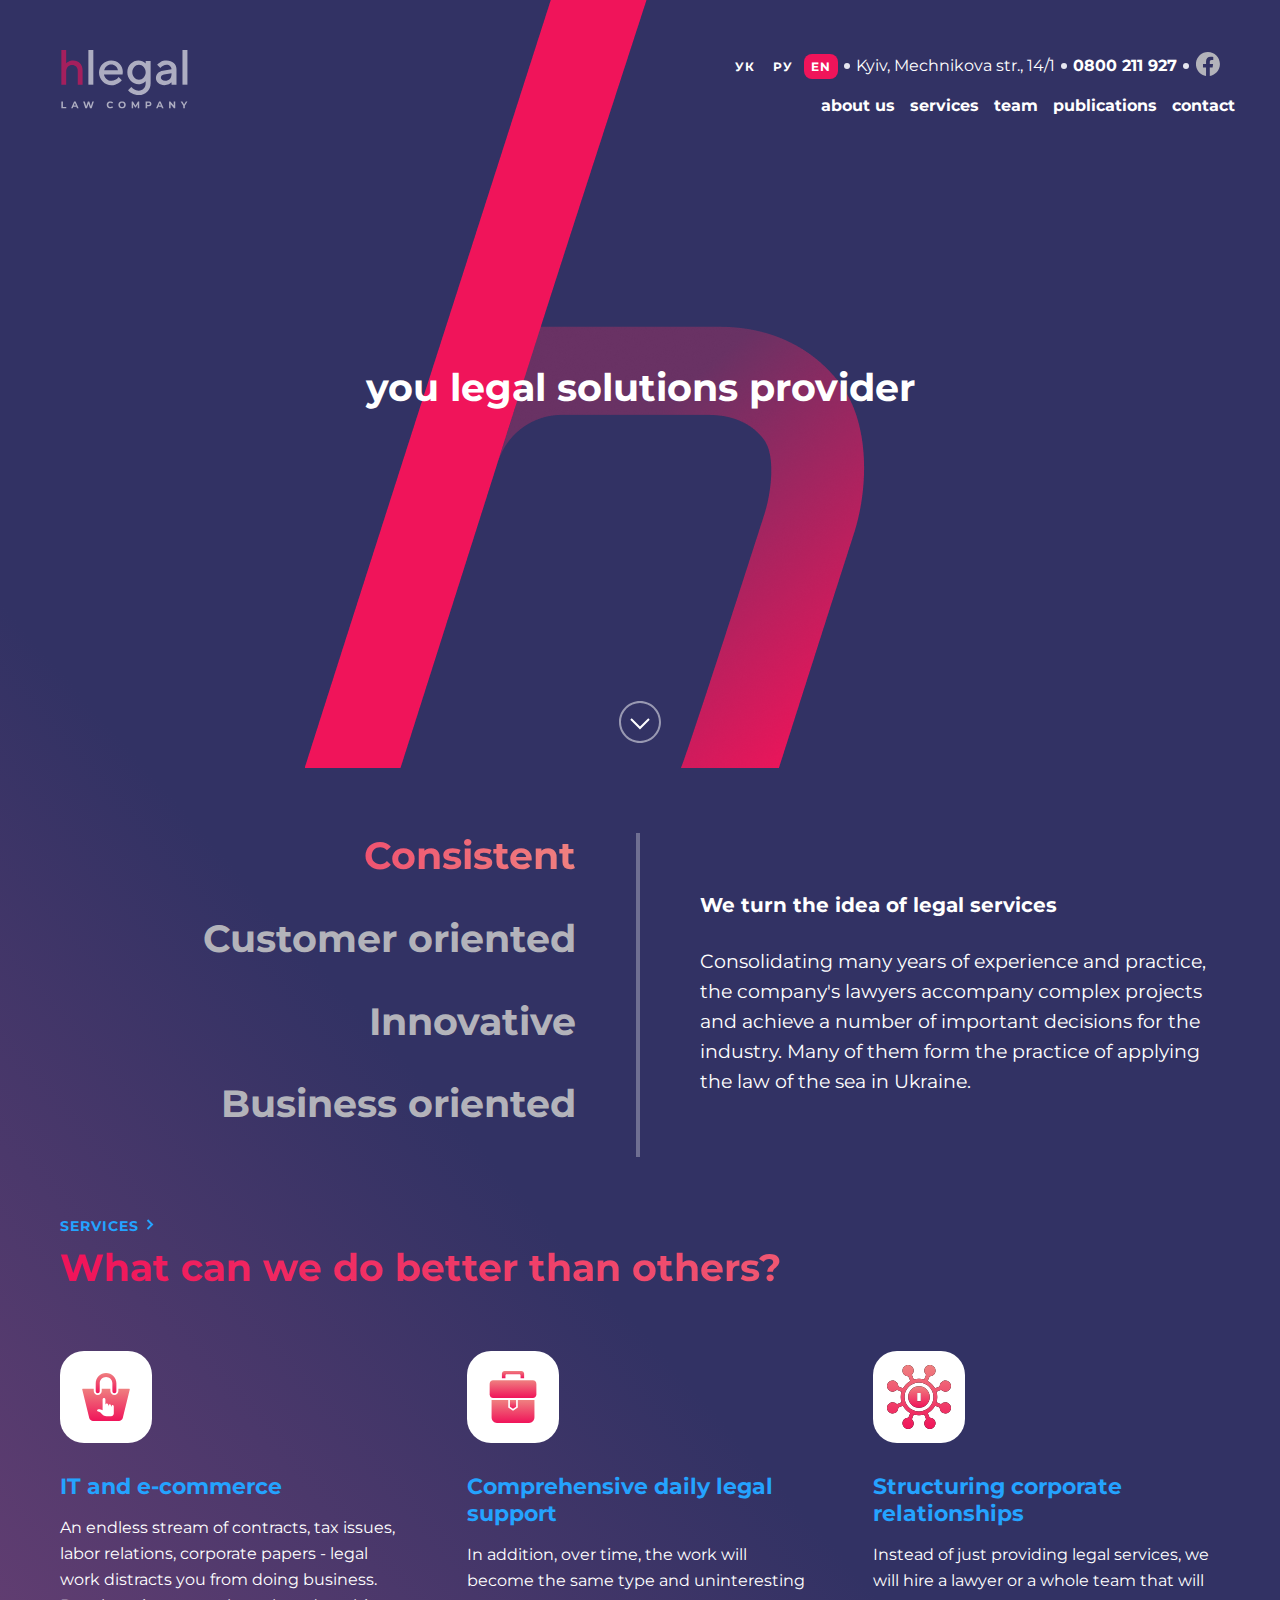
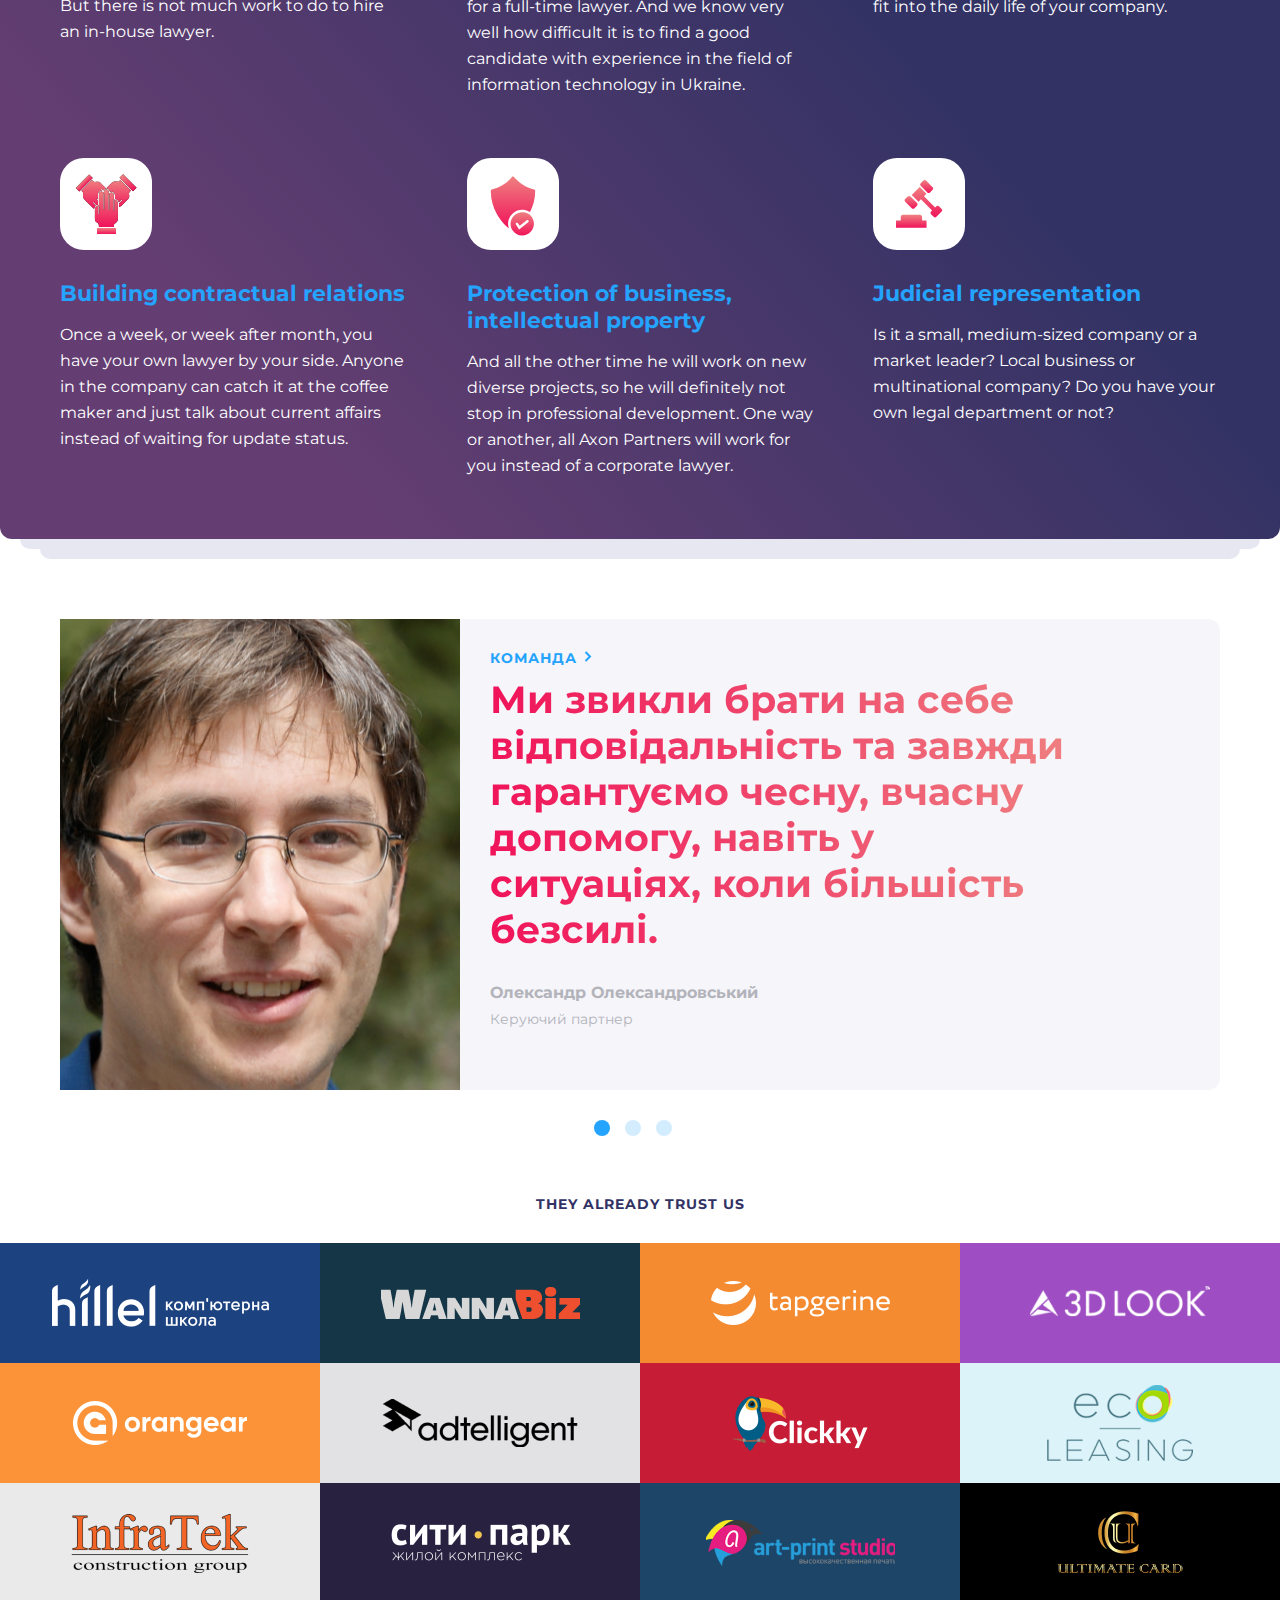
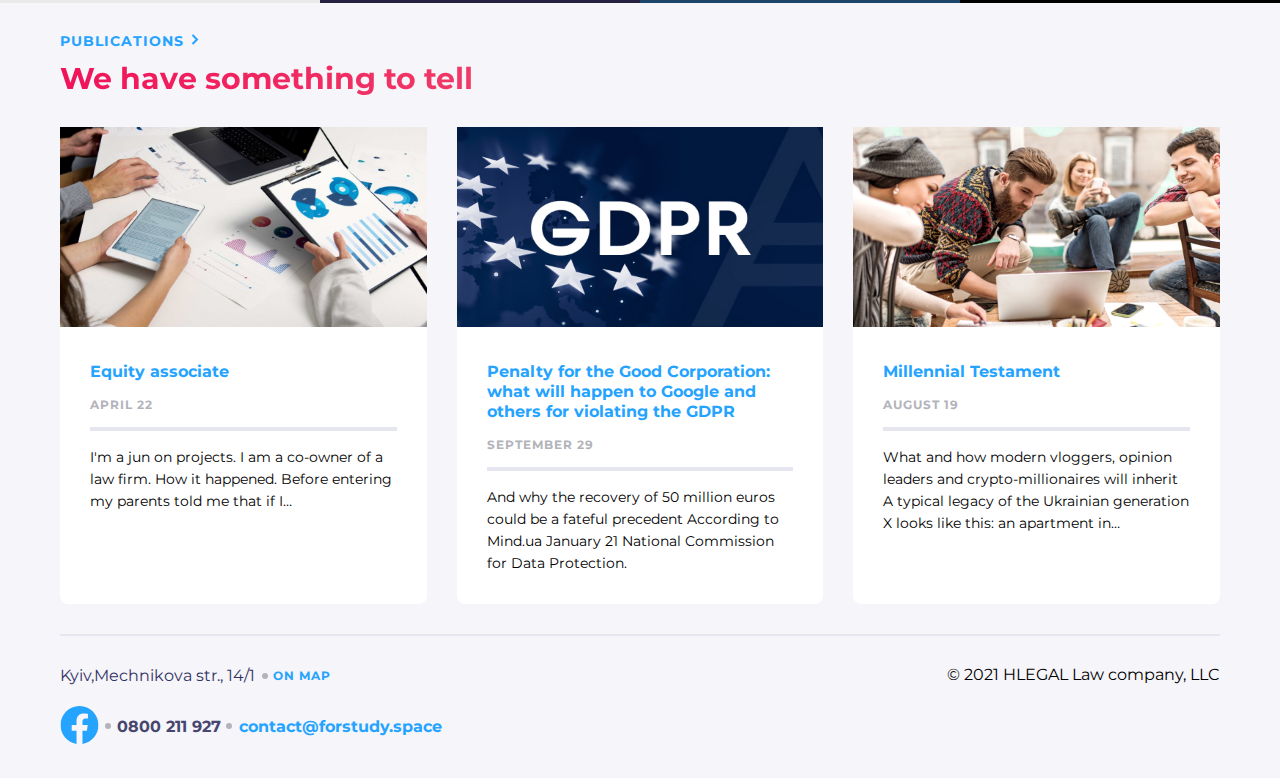
==== app/index.html @ d9743a7d "home page(no links)" ====
<!DOCTYPE html>
<html lang="en">

<head>
   <meta charset="UTF-8">
   <meta http-equiv="X-UA-Compatible" content="IE=edge">
   <meta name="viewport" content="width=device-width, initial-scale=1.0">
   <link rel="stylesheet" href="css/style.css">
   <title>Document</title>
</head>

<body class="body">
   <div class="grad">
      <header class="header">
         <div class="header__top">
            <div class="header__lang">
               <a class="header__lang-item" href="#">ук</a>
               <a class="header__lang-item" href="#">ру</a>
               <a class="header__lang-item en-red" href="#">en</a>
            </div>
            <div class="header__address"><a class="header__address-link"
                  href="https://www.google.com/maps/place/%D1%83%D0%BB.+%D0%9C%D0%B5%D1%87%D0%BD%D0%B8%D0%BA%D0%BE%D0%B2%D0%B0,+14%2F1,+%D0%9A%D0%B8%D0%B5%D0%B2,+02000/@50.4367983,30.5282203,17z/data=!3m1!4b1!4m5!3m4!1s0x40d4cf07295b8e39:0x17b2112e2dc0e7a!8m2!3d50.436795!4d30.532705"
                  target="_blank">Kyiv, Mechnikova str., 14/1</a></div>
            <a class="header__tel" href="tel:+30800211927">0800 211 927</a>
            <a class="header__fb" href="#">
               <svg width="25" height="24" viewBox="0 0 25 24" fill="none" xmlns="http://www.w3.org/2000/svg">
                  <g clip-path="url(#clip0_22721_6686)">
                     <path
                        d="M24.917 12.0733C24.917 5.40541 19.5444 0 12.917 0C6.28957 0 0.916992 5.40541 0.916992 12.0733C0.916992 18.0995 5.30522 23.0943 11.042 24V15.5633H7.99512V12.0733H11.042V9.41343C11.042 6.38755 12.8335 4.71615 15.5746 4.71615C16.8875 4.71615 18.2607 4.95195 18.2607 4.95195V7.92313H16.7476C15.2569 7.92313 14.792 8.85379 14.792 9.80857V12.0733H18.1201L17.5881 15.5633H14.792V24C20.5288 23.0943 24.917 18.0995 24.917 12.0733Z"
                        fill="#B3B3BA" />
                  </g>
                  <defs>
                     <clipPath id="clip0_22721_6686">
                        <rect width="24" height="24" fill="white" transform="translate(0.916992)" />
                     </clipPath>
                  </defs>
               </svg>
            </a>
         </div>
         <div class="logo">
            <a class="logo__link" href="#"><svg viewBox="0 0 70 33" fill="none" xmlns="http://www.w3.org/2000/svg">
                  <path
                     d="M2.64358 0H0V19.0926H2.64358V12.0094C2.64358 10.8111 2.94163 9.86583 3.53774 9.20012C4.13384 8.53441 4.95024 8.18824 5.96102 8.18824C6.82926 8.18824 7.55495 8.50778 8.13809 9.12024C8.72123 9.74601 9.01929 10.5315 9.01929 11.4769V19.1059H11.6758V11.4769C11.6758 9.71938 11.1964 8.3347 10.2374 7.29619C9.27846 6.25768 8.02146 5.73843 6.49233 5.73843C6.05173 5.73843 5.61114 5.79168 5.1835 5.91151C4.7429 6.03134 4.39301 6.16448 4.10792 6.31094C3.82283 6.45739 3.5507 6.61717 3.30448 6.80356C3.05826 6.98996 2.8898 7.12311 2.81205 7.20299C2.73429 7.28288 2.6695 7.33613 2.64358 7.37608V0Z"
                     fill="#F0145A" />
                  <path d="M17.5856 0H14.8604V19.0767H17.5856V0Z" fill="white" />
                  <path
                     d="M33.6598 13.4896L33.796 12.127C33.796 10.3011 33.1965 8.77493 31.9701 7.54857C30.7438 6.32221 29.2176 5.72266 27.3917 5.72266C25.5658 5.72266 23.9851 6.37672 22.677 7.68483C21.3689 8.99295 20.7148 10.5463 20.7148 12.3995C20.7148 14.3072 21.3962 15.9423 22.7315 17.305C24.0669 18.6676 25.6748 19.3489 27.528 19.3489C28.2365 19.3489 28.8906 19.2399 29.5446 19.0491C30.1987 18.8311 30.7438 18.6131 31.1253 18.3951C31.5341 18.1498 31.9429 17.8773 32.2971 17.5775C32.6514 17.2777 32.8967 17.0597 33.0057 16.9234C33.1147 16.7872 33.1965 16.7054 33.251 16.6236L31.4796 14.8522L31.0708 15.37C30.7983 15.6971 30.335 16.0241 29.6809 16.3784C28.9996 16.7327 28.291 16.8962 27.528 16.8962C26.4651 16.8962 25.5658 16.5691 24.8027 15.8878C24.0396 15.2065 23.5764 14.4162 23.4401 13.4896H33.6598ZM27.3917 8.03912C28.4 8.03912 29.2176 8.33889 29.8989 8.9112C30.553 9.51075 30.9618 10.2466 31.1253 11.1732H23.5491C23.7944 10.2466 24.2304 9.51075 24.9117 8.9112C25.5658 8.33889 26.4106 8.03912 27.3917 8.03912Z"
                     fill="white" />
                  <path
                     d="M46.3695 18.286C46.3695 19.4852 46.0153 20.4662 45.2794 21.2293C44.5709 21.9651 43.6715 22.3467 42.5542 22.3467C42.0637 22.3467 41.5731 22.2649 41.1098 22.1286C40.6465 21.9924 40.2922 21.8289 39.9925 21.6381C39.6927 21.4473 39.4202 21.2566 39.1476 21.0113C38.9024 20.766 38.7389 20.6025 38.6571 20.5207C38.5753 20.439 38.5208 20.3572 38.4663 20.3027L36.6949 22.0741L36.9129 22.3467C37.0492 22.5374 37.2945 22.7827 37.6215 23.0552C37.9485 23.3005 38.3301 23.573 38.7661 23.8455C39.2021 24.0908 39.7472 24.3088 40.4285 24.4996C41.1098 24.6904 41.8184 24.7994 42.5542 24.7994C44.4074 24.7994 45.9335 24.1726 47.2144 22.919C48.468 21.6381 49.0948 20.112 49.0948 18.2588V5.99518H46.3695V7.3578L45.9062 6.94902C45.6065 6.67649 45.1432 6.40397 44.4891 6.13144C43.8351 5.85892 43.1265 5.72266 42.4179 5.72266C40.7555 5.72266 39.3384 6.34946 38.112 7.63033C36.8857 8.9112 36.2861 10.4373 36.2861 12.2632C36.2861 14.0892 36.8857 15.6153 38.112 16.8962C39.3384 18.177 40.7555 18.8038 42.4179 18.8038C42.8812 18.8038 43.3173 18.7493 43.7806 18.6403C44.2166 18.5041 44.5709 18.3678 44.8707 18.2315C45.1704 18.0953 45.443 17.9318 45.6882 17.741C45.9335 17.5502 46.1243 17.414 46.1788 17.3595L46.3695 17.1687V18.286ZM39.0114 12.2632C39.0114 11.1186 39.3657 10.1648 40.1015 9.37449C40.8373 8.58417 41.7094 8.17538 42.6905 8.17538C43.6715 8.17538 44.5436 8.58417 45.2794 9.37449C45.988 10.1648 46.3695 11.1186 46.3695 12.2632C46.3695 13.4079 45.988 14.3617 45.2794 15.152C44.5436 15.9423 43.6715 16.3511 42.6905 16.3511C41.7094 16.3511 40.8373 15.9423 40.1015 15.152C39.3657 14.3617 39.0114 13.4079 39.0114 12.2632Z"
                     fill="white" />
                  <path
                     d="M63.3195 19.0764V10.6281C63.3195 9.23823 62.8017 8.06637 61.7934 7.13979C60.7851 6.18595 59.4769 5.72266 57.869 5.72266C57.2422 5.72266 56.6154 5.80441 56.0159 5.96793C55.4163 6.1587 54.9258 6.34946 54.5715 6.56748C54.2172 6.7855 53.8629 7.03078 53.5359 7.33055C53.2089 7.60308 53.0181 7.79384 52.9091 7.90285C52.8273 8.01186 52.7456 8.09362 52.6911 8.17538L54.4625 9.94679L54.8168 9.4835C55.0348 9.18372 55.4163 8.9112 55.9886 8.61142C56.5609 8.31164 57.1877 8.17538 57.869 8.17538C58.6594 8.17538 59.3134 8.42065 59.8312 8.88394C60.349 9.34724 60.5943 9.94679 60.5943 10.6281L55.8251 11.4457C54.6533 11.6364 53.6994 12.0997 53.0454 12.8356C52.364 13.5714 52.0098 14.4707 52.0098 15.5335C52.0098 16.5419 52.4458 17.414 53.3179 18.177C54.2172 18.9674 55.3073 19.3489 56.6427 19.3489C57.106 19.3489 57.542 19.2944 57.9781 19.1581C58.4413 19.0491 58.7956 18.9129 59.0954 18.7766C59.3952 18.6403 59.6677 18.4768 59.913 18.286C60.1582 18.0953 60.3218 17.959 60.4308 17.9045C60.5125 17.8228 60.567 17.741 60.5943 17.7137V19.0764H63.3195ZM57.0515 16.8962C56.3429 16.8962 55.7706 16.7327 55.3618 16.4056C54.9258 16.0786 54.735 15.6971 54.735 15.261C54.735 14.7977 54.8713 14.3889 55.1711 14.0892C55.4708 13.7894 55.8796 13.5714 56.3702 13.4896L60.5943 12.8083V13.0808C60.5943 14.3072 60.2945 15.2338 59.6677 15.9151C59.0409 16.5691 58.1688 16.8962 57.0515 16.8962Z"
                     fill="white" />
                  <path d="M69.3337 0H66.6084V19.0767H69.3337V0Z" fill="white" />
                  <path d="M0 28.3308H0.852878V31.3211H2.70078V32.016H0V28.3308Z" fill="white" />
                  <path
                     d="M8.26752 31.2263H6.5565L6.23009 32.016H5.35615L6.99873 28.3308H7.84108L9.48893 32.016H8.59393L8.26752 31.2263ZM7.99902 30.5788L7.41464 29.1678L6.83026 30.5788H7.99902Z"
                     fill="white" />
                  <path
                     d="M17.8731 28.3308L16.6675 32.016H15.7515L14.9407 29.5206L14.1036 32.016H13.1928L11.982 28.3308H12.8664L13.6982 30.921L14.5669 28.3308H15.3566L16.199 30.942L17.0571 28.3308H17.8731Z"
                     fill="white" />
                  <path
                     d="M26.9457 32.0792C26.5702 32.0792 26.2297 31.9985 25.9244 31.837C25.6225 31.6721 25.3838 31.4457 25.2084 31.1579C25.0364 30.8666 24.9504 30.5384 24.9504 30.1734C24.9504 29.8084 25.0364 29.482 25.2084 29.1942C25.3838 28.9028 25.6225 28.6765 25.9244 28.515C26.2297 28.3501 26.5719 28.2676 26.951 28.2676C27.2704 28.2676 27.5582 28.3237 27.8144 28.436C28.0741 28.5484 28.2917 28.7098 28.4672 28.9204L27.9197 29.4258C27.6705 29.138 27.3616 28.9941 26.9931 28.9941C26.7649 28.9941 26.5614 29.045 26.3824 29.1468C26.2034 29.2451 26.063 29.3837 25.9612 29.5627C25.8629 29.7417 25.8138 29.9453 25.8138 30.1734C25.8138 30.4015 25.8629 30.6051 25.9612 30.7841C26.063 30.9631 26.2034 31.1035 26.3824 31.2053C26.5614 31.3035 26.7649 31.3527 26.9931 31.3527C27.3616 31.3527 27.6705 31.207 27.9197 30.9157L28.4672 31.4211C28.2917 31.6352 28.0741 31.7984 27.8144 31.9107C27.5547 32.0231 27.2651 32.0792 26.9457 32.0792Z"
                     fill="white" />
                  <path
                     d="M33.3831 32.0792C33.0005 32.0792 32.6548 31.9967 32.3459 31.8318C32.0406 31.6668 31.8002 31.4404 31.6247 31.1526C31.4527 30.8613 31.3667 30.5349 31.3667 30.1734C31.3667 29.8119 31.4527 29.4872 31.6247 29.1994C31.8002 28.9081 32.0406 28.68 32.3459 28.515C32.6548 28.3501 33.0005 28.2676 33.3831 28.2676C33.7657 28.2676 34.1096 28.3501 34.415 28.515C34.7203 28.68 34.9607 28.9081 35.1362 29.1994C35.3117 29.4872 35.3995 29.8119 35.3995 30.1734C35.3995 30.5349 35.3117 30.8613 35.1362 31.1526C34.9607 31.4404 34.7203 31.6668 34.415 31.8318C34.1096 31.9967 33.7657 32.0792 33.3831 32.0792ZM33.3831 31.3527C33.6007 31.3527 33.7972 31.3035 33.9727 31.2053C34.1482 31.1035 34.2851 30.9631 34.3834 30.7841C34.4852 30.6051 34.5361 30.4015 34.5361 30.1734C34.5361 29.9453 34.4852 29.7417 34.3834 29.5627C34.2851 29.3837 34.1482 29.2451 33.9727 29.1468C33.7972 29.045 33.6007 28.9941 33.3831 28.9941C33.1655 28.9941 32.9689 29.045 32.7934 29.1468C32.618 29.2451 32.4793 29.3837 32.3775 29.5627C32.2793 29.7417 32.2301 29.9453 32.2301 30.1734C32.2301 30.4015 32.2793 30.6051 32.3775 30.7841C32.4793 30.9631 32.618 31.1035 32.7934 31.2053C32.9689 31.3035 33.1655 31.3527 33.3831 31.3527Z"
                     fill="white" />
                  <path
                     d="M42.0264 32.016L42.0211 29.8049L40.9366 31.6264H40.5523L39.473 29.8522V32.016H38.6728V28.3308H39.3782L40.7576 30.6209L42.1159 28.3308H42.8161L42.8266 32.016H42.0264Z"
                     fill="white" />
                  <path
                     d="M47.9285 28.3308C48.2549 28.3308 48.5374 28.3852 48.7761 28.494C49.0183 28.6028 49.2043 28.7572 49.3342 28.9573C49.464 29.1573 49.529 29.3942 49.529 29.668C49.529 29.9382 49.464 30.1751 49.3342 30.3787C49.2043 30.5788 49.0183 30.7332 48.7761 30.842C48.5374 30.9473 48.2549 30.9999 47.9285 30.9999H47.1862V32.016H46.3333V28.3308H47.9285ZM47.8811 30.305C48.1373 30.305 48.3321 30.2506 48.4655 30.1418C48.5989 30.0295 48.6656 29.8716 48.6656 29.668C48.6656 29.4609 48.5989 29.303 48.4655 29.1942C48.3321 29.0818 48.1373 29.0257 47.8811 29.0257H47.1862V30.305H47.8811Z"
                     fill="white" />
                  <path
                     d="M55.0121 31.2263H53.3011L52.9747 32.016H52.1008L53.7433 28.3308H54.5857L56.2335 32.016H55.3385L55.0121 31.2263ZM54.7436 30.5788L54.1592 29.1678L53.5749 30.5788H54.7436Z"
                     fill="white" />
                  <path
                     d="M62.6281 28.3308V32.016H61.9279L60.0906 29.7785V32.016H59.2482V28.3308H59.9537L61.7858 30.5682V28.3308H62.6281Z"
                     fill="white" />
                  <path
                     d="M67.9013 30.7104V32.016H67.0485V30.6999L65.6217 28.3308H66.5273L67.5117 29.9681L68.4963 28.3308H69.3333L67.9013 30.7104Z"
                     fill="white" />
               </svg></a>
            <p></p>
         </div>
         <div class="menu">
            <button class="menu__btn" type="button"></button>
            <ul class="menu__list">
               <li><a class="menu__item" href="#">about us</a></li>
               <li><a class="menu__item" href="#">services</a></li>
               <li><a class="menu__item" href="#">team</a></li>
               <li><a class="menu__item" href="#">publications</a></li>
               <li><a class="menu__item" href="#">contact</a></li>
            </ul>
         </div>
      </header>

      <section class="legal">
         <div class="container">
            <h1 class="legal__title">you legal solutions provider</h1>
            <button class="legal__btn" type="button"></button>
         </div>
      </section>

      <section class="idea">
         <div class="container">
            <div class="idea__wrap">
               <div class="idea__skroll">
                  <a class="idea__skroll-item gradientRedTextColor" href="#">Consistent</a>
                  <a class="idea__skroll-item" href="#">Customer oriented</a>
                  <a class="idea__skroll-item" href="#">Innovative</a>
                  <a class="idea__skroll-item" href="#">Business oriented</a>
               </div>
               <div class="idea__title-box">
                  <h2 class="idea__title">We turn the idea of legal services</h2>
                  <p class="idea__text">Consolidating many years of experience and practice, the company's lawyers
                     accompany
                     complex projects and achieve a number of important decisions for the industry. Many of them form
                     the
                     practice of applying the law of the sea in Ukraine.</p>
               </div>
            </div>
         </div>
      </section>

      <section class="advantage">
         <div class="container">
            <div class="advantage__title">
               <a href="#" class="title-link">Services</a>
               <h2 class="advantage__title-header gradientRedTextColor">What can we do better than others?</h2>
            </div>
            <div class="advantage__card-wrap">
               <div class="advantage__card">
                  <a class="advantage__card-link" href="#"><svg width="64" height="64" viewBox="0 0 64 64" fill="none"
                        xmlns="http://www.w3.org/2000/svg">
                        <path
                           d="M23.7339 28.125C24.8379 28.125 25.7339 27.229 25.7339 26.125V18.325C25.7339 14.838 28.5709 12 32.0579 12C35.5449 12 38.3829 14.838 38.3829 18.325V26.125C38.3829 27.229 39.2779 28.125 40.3829 28.125C41.4869 28.125 42.3829 27.229 42.3829 26.125V18.325C42.3839 12.632 37.7519 8 32.0579 8C26.3659 8 21.7339 12.632 21.7339 18.325V26.125C21.7339 27.229 22.6299 28.125 23.7339 28.125Z"
                           fill="url(#paint0_linear_22728_12613)" />
                        <path
                           d="M55 23.6309H44.384V26.1249C44.384 28.3309 42.59 30.1249 40.384 30.1249C38.178 30.1249 36.384 28.3309 36.384 26.1249V23.6309H27.735V26.1249C27.735 28.3309 25.941 30.1249 23.735 30.1249C21.529 30.1249 19.735 28.3309 19.735 26.1249V23.6309H8.99997C8.44797 23.6309 8.10697 24.0659 8.23797 24.6019L15.236 53.0989C15.658 54.7009 17.344 55.9999 19 55.9999H45C46.658 55.9999 48.342 54.7009 48.766 53.0989L55.762 24.6019C55.893 24.0649 55.553 23.6309 55 23.6309Z"
                           fill="url(#paint1_linear_22728_12613)" />
                        <path
                           d="M28.6001 34.4C28.6001 33.6265 29.2266 33 30.0001 33C30.7736 33 31.4001 33.6265 31.4001 34.4V41.35L31.4001 40C31.4001 39.2265 32.0266 38.6 32.8001 38.6C33.5736 38.6 34.2001 39.2265 34.2001 40V41.6764C34.2127 40.9141 34.8346 39.3 35.6 39.3C36.3731 39.3 36.9999 39.9268 37 40.7C37 40.7 37.0411 41.7411 37.1332 41.8033C37.3572 41.3285 37.8402 40 38.4 40C39.1732 40 39.8 40.6268 39.8 41.4V48.4C39.8 49.9463 38.5463 51.2 37 51.2H32.3198C30.8344 51.2 29.4099 50.6099 28.3599 49.5599L26.15 47.35L23 45.9402C23.0051 44.6033 24.0526 44.2 25.1 44.2C26.0023 44.2 26.8136 44.3407 28.6 45.25L28.6001 34.4Z"
                           fill="white" />
                        <defs>
                           <linearGradient id="paint0_linear_22728_12613" x1="32.0584" y1="8" x2="32.0584" y2="28.125"
                              gradientUnits="userSpaceOnUse">
                              <stop stop-color="#EF8080" />
                              <stop offset="1" stop-color="#F0145A" />
                           </linearGradient>
                           <linearGradient id="paint1_linear_22728_12613" x1="32" y1="23.6309" x2="32" y2="55.9999"
                              gradientUnits="userSpaceOnUse">
                              <stop stop-color="#EF8080" />
                              <stop offset="1" stop-color="#F0145A" />
                           </linearGradient>
                        </defs>
                     </svg></a>
                  <h3 class="advantage__card-header">IT and e-commerce</h3>
                  <p class="advantage__card-text">An endless stream of contracts, tax issues, labor relations, corporate
                     papers - legal work distracts
                     you from doing business. But there is not much work to do to hire an in-house lawyer.</p>
               </div>
               <div class="advantage__card">
                  <a class="advantage__card-link" href="#"><svg width="64" height="64" viewBox="0 0 64 64" fill="none"
                        xmlns="http://www.w3.org/2000/svg">
                        <path fill-rule="evenodd" clip-rule="evenodd"
                           d="M53.4512 35.0781V52.3733C53.4512 55.4666 51.0269 58.0017 48.0631 58.0017H15.9701C13.0063 58.0017 10.582 55.4666 10.582 52.3733V35.0781H27.2481V42.5889L32.0166 45.7224L36.7851 42.5889V35.0781H53.4512Z"
                           fill="url(#paint0_linear_22728_12620)" />
                        <path fill-rule="evenodd" clip-rule="evenodd"
                           d="M28.9185 35.0781V41.6866L32.0166 43.7222L35.1146 41.6866V35.0781H28.9185Z"
                           fill="url(#paint1_linear_22728_12620)" />
                        <path fill-rule="evenodd" clip-rule="evenodd"
                           d="M12.0732 15.1445H51.9597C53.8421 15.1445 55.3805 16.8526 55.3805 18.94V29.1931C55.3805 31.2805 53.8421 32.9886 51.9597 32.9886H36.3137H27.7192H12.0732C10.1908 32.9886 8.65234 31.2805 8.65234 29.1931V18.94C8.65234 16.8526 10.1908 15.1445 12.0732 15.1445Z"
                           fill="url(#paint2_linear_22728_12620)" />
                        <path fill-rule="evenodd" clip-rule="evenodd"
                           d="M23.7117 5.95508H40.3213C41.8644 5.95508 43.1272 7.21788 43.1272 8.76103V13.1384H39.5697V10.5516C39.5697 9.8542 38.9996 9.2817 38.3022 9.2817H25.7308C25.0334 9.2817 24.4633 9.8542 24.4633 10.5516V13.1384H20.9058V8.76103C20.9058 7.21788 22.1686 5.95508 23.7117 5.95508Z"
                           fill="url(#paint3_linear_22728_12620)" />
                        <defs>
                           <linearGradient id="paint0_linear_22728_12620" x1="32.0166" y1="35.0781" x2="32.0166"
                              y2="58.0017" gradientUnits="userSpaceOnUse">
                              <stop stop-color="#EF8080" />
                              <stop offset="1" stop-color="#F0145A" />
                           </linearGradient>
                           <linearGradient id="paint1_linear_22728_12620" x1="32.0166" y1="35.0781" x2="32.0166"
                              y2="43.7222" gradientUnits="userSpaceOnUse">
                              <stop stop-color="#EF8080" />
                              <stop offset="1" stop-color="#F0145A" />
                           </linearGradient>
                           <linearGradient id="paint2_linear_22728_12620" x1="32.0164" y1="15.1445" x2="32.0164"
                              y2="32.9886" gradientUnits="userSpaceOnUse">
                              <stop stop-color="#EF8080" />
                              <stop offset="1" stop-color="#F0145A" />
                           </linearGradient>
                           <linearGradient id="paint3_linear_22728_12620" x1="32.0165" y1="5.95508" x2="32.0165"
                              y2="13.1384" gradientUnits="userSpaceOnUse">
                              <stop stop-color="#EF8080" />
                              <stop offset="1" stop-color="#F0145A" />
                           </linearGradient>
                        </defs>
                     </svg></a>
                  <h3 class="advantage__card-header">Comprehensive daily
                     legal support</h3>
                  <p class="advantage__card-text">In addition, over time, the work will become the same type and
                     uninteresting for a full-time lawyer. And we know very well how difficult it is to find a good
                     candidate with experience in the field of information technology in Ukraine.</p>
               </div>
               <div class="advantage__card">
                  <a class="advantage__card-link" href="#"><svg width="64" height="64" viewBox="0 0 64 64" fill="none"
                        xmlns="http://www.w3.org/2000/svg">
                        <path
                           d="M60.5262 37.7273C59.8387 37.4426 59.115 37.2982 58.3751 37.2982C56.7434 37.2982 55.2361 37.9946 54.1895 39.1615L52.9695 38.6562L49.4894 37.2147C49.9833 35.5616 50.2498 33.8113 50.2498 31.9998C50.2498 30.1883 49.9831 28.4381 49.4894 26.7849L52.9695 25.3435L54.1895 24.8381C55.2361 26.0051 56.7434 26.7014 58.3751 26.7014C59.115 26.7014 59.8387 26.5571 60.5262 26.2722C63.3916 25.0852 64.7574 21.7883 63.5704 18.9227C62.6964 16.8128 60.6559 15.4493 58.3721 15.4493C57.6322 15.4493 56.9085 15.5937 56.221 15.8786C53.9627 16.814 52.6372 19.0598 52.7572 21.3722L51.5301 21.8805L48.0511 23.3215C46.361 20.208 43.7915 17.6383 40.678 15.9483L42.119 12.4694L42.6268 11.2436C42.7251 11.2487 42.8238 11.2517 42.9228 11.2517C45.2066 11.2517 47.247 9.88836 48.1211 7.77836C49.308 4.91287 47.9424 1.61587 45.0769 0.428874C44.3893 0.144375 43.6656 0 42.9258 0C40.6419 0 38.6015 1.36337 37.7274 3.47337C36.792 5.73161 37.4428 8.25698 39.1628 9.80723L38.6563 11.0301L37.2148 14.5102C35.5617 14.0165 33.8114 13.7498 31.9999 13.7498C30.1884 13.7498 28.4382 14.0165 26.785 14.5102L25.3435 11.0301L24.8371 9.80723C26.557 8.25698 27.2078 5.73161 26.2724 3.47324C25.3983 1.36337 23.3577 0 21.0739 0C20.3341 0 19.6103 0.144375 18.9228 0.429249C16.0574 1.61625 14.6917 4.91312 15.8787 7.77874C16.7527 9.88861 18.7932 11.2521 21.0769 11.2521C21.1759 11.2521 21.2746 11.2491 21.3729 11.244L21.8807 12.4697L23.3217 15.9487C20.2082 17.6388 17.6386 20.2083 15.9486 23.3218L12.4696 21.8808L11.2425 21.3726C11.3625 19.0602 10.037 16.8143 7.77871 15.8788C7.09121 15.5941 6.36746 15.4497 5.62759 15.4497C3.34372 15.4497 1.30335 16.8131 0.429222 18.9231C-0.757651 21.7886 0.607971 25.0856 3.47347 26.2726C4.16096 26.5573 4.88471 26.7017 5.62459 26.7017C7.25633 26.7017 8.76358 26.0053 9.8102 24.8383L11.0302 25.3437L14.5103 26.7852C14.0164 28.4383 13.7499 30.1886 13.7499 32.0001C13.7499 33.8116 14.0166 35.5618 14.5103 37.2149L11.0301 38.6562L9.81008 39.1615C8.76346 37.9946 7.25621 37.2982 5.62446 37.2982C4.88459 37.2982 4.16084 37.4426 3.47334 37.7274C0.607971 38.9144 -0.757776 42.2113 0.429222 45.0769C1.30322 47.1868 3.34372 48.5503 5.62746 48.5503C6.36734 48.5503 7.09108 48.4059 7.77858 48.121C10.0368 47.1857 11.3623 44.9398 11.2423 42.6274L12.4694 42.1192L15.9484 40.6782C17.6386 43.7917 20.2081 46.3613 23.3216 48.0513L21.8806 51.5303L21.3728 52.756C21.2744 52.7509 21.1758 52.7479 21.0768 52.7479C18.7929 52.7479 16.7526 54.1113 15.8784 56.2213C14.6916 59.0868 16.0572 62.3838 18.9227 63.5708C19.6102 63.8555 20.3339 63.9999 21.0738 63.9999C23.3577 63.9999 25.3981 62.6365 26.2722 60.5265C27.2075 58.2683 26.5568 55.7429 24.8368 54.1926L25.3433 52.9698L26.7848 49.4897C28.4379 49.9834 30.1882 50.25 31.9997 50.25C33.8112 50.25 35.5614 49.9834 37.2145 49.4897L38.656 52.9698L39.1625 54.1926C37.4425 55.7429 36.7918 58.2683 37.7272 60.5266C38.6012 62.6365 40.6416 64 42.9254 64C43.6653 64 44.389 63.8556 45.0765 63.5708C47.9419 62.3838 49.3076 59.0869 48.1206 56.2213C47.2466 54.1114 45.2061 52.7479 42.9224 52.7479C42.8234 52.7479 42.7248 52.7509 42.6264 52.756L42.1186 51.5303L40.6776 48.0513C43.7911 46.3612 46.3608 43.7917 48.0508 40.6782L51.5298 42.1192L52.7569 42.6274C52.6369 44.9398 53.9624 47.1857 56.2206 48.1212C56.9081 48.4059 57.6319 48.5503 58.3717 48.5503C60.6556 48.5503 62.696 47.1869 63.5701 45.0769C64.7574 42.2113 63.3919 38.9143 60.5262 37.7273ZM31.9999 46.4998C24.0047 46.4998 17.4999 39.995 17.4999 31.9998C17.4999 24.0046 24.0047 17.4998 31.9999 17.4998C39.9952 17.4998 46.4999 24.0046 46.4999 31.9998C46.4999 39.995 39.995 46.4998 31.9999 46.4998Z"
                           fill="black" />
                        <path
                           d="M60.5262 37.7273C59.8387 37.4426 59.115 37.2982 58.3751 37.2982C56.7434 37.2982 55.2361 37.9946 54.1895 39.1615L52.9695 38.6562L49.4894 37.2147C49.9833 35.5616 50.2498 33.8113 50.2498 31.9998C50.2498 30.1883 49.9831 28.4381 49.4894 26.7849L52.9695 25.3435L54.1895 24.8381C55.2361 26.0051 56.7434 26.7014 58.3751 26.7014C59.115 26.7014 59.8387 26.5571 60.5262 26.2722C63.3916 25.0852 64.7574 21.7883 63.5704 18.9227C62.6964 16.8128 60.6559 15.4493 58.3721 15.4493C57.6322 15.4493 56.9085 15.5937 56.221 15.8786C53.9627 16.814 52.6372 19.0598 52.7572 21.3722L51.5301 21.8805L48.0511 23.3215C46.361 20.208 43.7915 17.6383 40.678 15.9483L42.119 12.4694L42.6268 11.2436C42.7251 11.2487 42.8238 11.2517 42.9228 11.2517C45.2066 11.2517 47.247 9.88836 48.1211 7.77836C49.308 4.91287 47.9424 1.61587 45.0769 0.428874C44.3893 0.144375 43.6656 0 42.9258 0C40.6419 0 38.6015 1.36337 37.7274 3.47337C36.792 5.73161 37.4428 8.25698 39.1628 9.80723L38.6563 11.0301L37.2148 14.5102C35.5617 14.0165 33.8114 13.7498 31.9999 13.7498C30.1884 13.7498 28.4382 14.0165 26.785 14.5102L25.3435 11.0301L24.8371 9.80723C26.557 8.25698 27.2078 5.73161 26.2724 3.47324C25.3983 1.36337 23.3577 0 21.0739 0C20.3341 0 19.6103 0.144375 18.9228 0.429249C16.0574 1.61625 14.6917 4.91312 15.8787 7.77874C16.7527 9.88861 18.7932 11.2521 21.0769 11.2521C21.1759 11.2521 21.2746 11.2491 21.3729 11.244L21.8807 12.4697L23.3217 15.9487C20.2082 17.6388 17.6386 20.2083 15.9486 23.3218L12.4696 21.8808L11.2425 21.3726C11.3625 19.0602 10.037 16.8143 7.77871 15.8788C7.09121 15.5941 6.36746 15.4497 5.62759 15.4497C3.34372 15.4497 1.30335 16.8131 0.429222 18.9231C-0.757651 21.7886 0.607971 25.0856 3.47347 26.2726C4.16096 26.5573 4.88471 26.7017 5.62459 26.7017C7.25633 26.7017 8.76358 26.0053 9.8102 24.8383L11.0302 25.3437L14.5103 26.7852C14.0164 28.4383 13.7499 30.1886 13.7499 32.0001C13.7499 33.8116 14.0166 35.5618 14.5103 37.2149L11.0301 38.6562L9.81008 39.1615C8.76346 37.9946 7.25621 37.2982 5.62446 37.2982C4.88459 37.2982 4.16084 37.4426 3.47334 37.7274C0.607971 38.9144 -0.757776 42.2113 0.429222 45.0769C1.30322 47.1868 3.34372 48.5503 5.62746 48.5503C6.36734 48.5503 7.09108 48.4059 7.77858 48.121C10.0368 47.1857 11.3623 44.9398 11.2423 42.6274L12.4694 42.1192L15.9484 40.6782C17.6386 43.7917 20.2081 46.3613 23.3216 48.0513L21.8806 51.5303L21.3728 52.756C21.2744 52.7509 21.1758 52.7479 21.0768 52.7479C18.7929 52.7479 16.7526 54.1113 15.8784 56.2213C14.6916 59.0868 16.0572 62.3838 18.9227 63.5708C19.6102 63.8555 20.3339 63.9999 21.0738 63.9999C23.3577 63.9999 25.3981 62.6365 26.2722 60.5265C27.2075 58.2683 26.5568 55.7429 24.8368 54.1926L25.3433 52.9698L26.7848 49.4897C28.4379 49.9834 30.1882 50.25 31.9997 50.25C33.8112 50.25 35.5614 49.9834 37.2145 49.4897L38.656 52.9698L39.1625 54.1926C37.4425 55.7429 36.7918 58.2683 37.7272 60.5266C38.6012 62.6365 40.6416 64 42.9254 64C43.6653 64 44.389 63.8556 45.0765 63.5708C47.9419 62.3838 49.3076 59.0869 48.1206 56.2213C47.2466 54.1114 45.2061 52.7479 42.9224 52.7479C42.8234 52.7479 42.7248 52.7509 42.6264 52.756L42.1186 51.5303L40.6776 48.0513C43.7911 46.3612 46.3608 43.7917 48.0508 40.6782L51.5298 42.1192L52.7569 42.6274C52.6369 44.9398 53.9624 47.1857 56.2206 48.1212C56.9081 48.4059 57.6319 48.5503 58.3717 48.5503C60.6556 48.5503 62.696 47.1869 63.5701 45.0769C64.7574 42.2113 63.3919 38.9143 60.5262 37.7273ZM31.9999 46.4998C24.0047 46.4998 17.4999 39.995 17.4999 31.9998C17.4999 24.0046 24.0047 17.4998 31.9999 17.4998C39.9952 17.4998 46.4999 24.0046 46.4999 31.9998C46.4999 39.995 39.995 46.4998 31.9999 46.4998Z"
                           fill="url(#paint0_linear_22728_12627)" />
                        <path
                           d="M32 21.25C26.0725 21.25 21.25 26.0725 21.25 32C21.25 37.9275 26.0725 42.75 32 42.75C37.9275 42.75 42.75 37.9275 42.75 32C42.75 26.0725 37.9275 21.25 32 21.25ZM33.875 36.125H30.125V27.875H33.875V36.125Z"
                           fill="black" />
                        <path
                           d="M32 21.25C26.0725 21.25 21.25 26.0725 21.25 32C21.25 37.9275 26.0725 42.75 32 42.75C37.9275 42.75 42.75 37.9275 42.75 32C42.75 26.0725 37.9275 21.25 32 21.25ZM33.875 36.125H30.125V27.875H33.875V36.125Z"
                           fill="url(#paint1_linear_22728_12627)" />
                        <defs>
                           <linearGradient id="paint0_linear_22728_12627" x1="31.9998" y1="0" x2="31.9998" y2="64"
                              gradientUnits="userSpaceOnUse">
                              <stop stop-color="#EF8080" />
                              <stop offset="1" stop-color="#F0145A" />
                           </linearGradient>
                           <linearGradient id="paint1_linear_22728_12627" x1="32" y1="21.25" x2="32" y2="42.75"
                              gradientUnits="userSpaceOnUse">
                              <stop stop-color="#EF8080" />
                              <stop offset="1" stop-color="#F0145A" />
                           </linearGradient>
                        </defs>
                     </svg></a>
                  <h3 class="advantage__card-header">Structuring corporate relationships</h3>
                  <p class="advantage__card-text">Instead of just providing legal services, we will hire a lawyer or a
                     whole team that will fit into the daily life of your company.</p>
               </div>
               <div class="advantage__card">
                  <a class="advantage__card-link" href="#"><svg width="64" height="64" viewBox="0 0 64 64" fill="none"
                        xmlns="http://www.w3.org/2000/svg">
                        <path d="M42.0059 56H23.0059V62H42.0059V56Z" fill="black" />
                        <path d="M42.0059 56H23.0059V62H42.0059V56Z" fill="url(#paint0_linear_22728_12634)" />
                        <path d="M15.1728 2.45168L1.73779 15.8867L5.27333 19.4223L18.7084 5.98722L15.1728 2.45168Z"
                           fill="black" />
                        <path d="M15.1728 2.45168L1.73779 15.8867L5.27333 19.4223L18.7084 5.98722L15.1728 2.45168Z"
                           fill="url(#paint1_linear_22728_12634)" />
                        <path d="M49.1127 2.31995L45.5771 5.85547L59.0122 19.2905L62.5477 15.755L49.1127 2.31995Z"
                           fill="black" />
                        <path d="M49.1127 2.31995L45.5771 5.85547L59.0122 19.2905L62.5477 15.755L49.1127 2.31995Z"
                           fill="url(#paint2_linear_22728_12634)" />
                        <path
                           d="M44.5564 9.70843L41.8651 9.59436C41.089 9.48482 40.2981 9.55713 39.5548 9.80558C38.8115 10.054 38.1361 10.4718 37.5819 11.026L32.0775 16.5305L26.3239 10.7769C25.8244 10.2888 25.2011 9.94628 24.5214 9.78612C23.8416 9.62596 23.131 9.65426 22.4661 9.86798C21.8388 10.0587 21.1715 10.0755 20.5355 9.9164C19.8995 9.75732 19.3186 9.42842 18.8551 8.96483L18.0012 8.11095L7.39453 18.7175L9.12253 20.4455L9.00845 23.1368C8.89891 23.9128 8.97122 24.7037 9.21966 25.447C9.46811 26.1903 9.8859 26.8657 10.4401 27.4199L20.0525 37.0324C20.181 35.7705 20.7856 34.6051 21.7432 33.7734L18.7482 30.7785L19.4553 30.0714L22.5836 33.1996C23.027 32.9472 23.5068 32.7649 24.0059 32.6591V28.9651L22.2838 27.243L22.9908 26.5358L24.0059 27.5509V22.201C23.9948 21.3168 24.3086 20.4592 24.8879 19.791C25.4672 19.1228 26.2716 18.6904 27.1485 18.576C27.4792 18.544 27.8128 18.559 28.1393 18.6208L26.9098 17.3914L27.6169 16.6843L29.4131 18.4804C29.7312 17.864 30.2233 17.3547 30.8283 17.0154C31.4333 16.6762 32.1246 16.5221 32.8165 16.5721C33.6513 16.6697 34.4258 17.0562 35.0057 17.6647C35.5855 18.2733 35.9342 19.0655 35.9913 19.9041C36.5596 19.634 37.1894 19.5194 37.8165 19.5721C38.7075 19.6788 39.5273 20.1126 40.1166 20.7895C40.7059 21.4663 41.0229 22.3379 41.0059 23.2352V26.6591C41.916 26.8491 42.7551 27.289 43.4292 27.9293C44.1032 28.5696 44.5855 29.3851 44.822 30.2842L47.6105 27.4957L48.3176 28.2029L45.0023 31.5181C45.0024 31.5319 45.0059 31.5447 45.0059 31.5585V34.8785C45.9043 34.7845 46.7437 34.3864 47.3848 33.7501L54.225 26.9099C54.7131 26.4104 55.0556 25.7871 55.2158 25.1073C55.3759 24.4276 55.3476 23.7169 55.1339 23.0521C54.9431 22.4248 54.9264 21.7575 55.0855 21.1215C55.2445 20.4854 55.5735 19.9046 56.0371 19.441L56.8909 18.5871L46.2844 7.98047L44.5564 9.70843Z"
                           fill="black" />
                        <path
                           d="M44.5564 9.70843L41.8651 9.59436C41.089 9.48482 40.2981 9.55713 39.5548 9.80558C38.8115 10.054 38.1361 10.4718 37.5819 11.026L32.0775 16.5305L26.3239 10.7769C25.8244 10.2888 25.2011 9.94628 24.5214 9.78612C23.8416 9.62596 23.131 9.65426 22.4661 9.86798C21.8388 10.0587 21.1715 10.0755 20.5355 9.9164C19.8995 9.75732 19.3186 9.42842 18.8551 8.96483L18.0012 8.11095L7.39453 18.7175L9.12253 20.4455L9.00845 23.1368C8.89891 23.9128 8.97122 24.7037 9.21966 25.447C9.46811 26.1903 9.8859 26.8657 10.4401 27.4199L20.0525 37.0324C20.181 35.7705 20.7856 34.6051 21.7432 33.7734L18.7482 30.7785L19.4553 30.0714L22.5836 33.1996C23.027 32.9472 23.5068 32.7649 24.0059 32.6591V28.9651L22.2838 27.243L22.9908 26.5358L24.0059 27.5509V22.201C23.9948 21.3168 24.3086 20.4592 24.8879 19.791C25.4672 19.1228 26.2716 18.6904 27.1485 18.576C27.4792 18.544 27.8128 18.559 28.1393 18.6208L26.9098 17.3914L27.6169 16.6843L29.4131 18.4804C29.7312 17.864 30.2233 17.3547 30.8283 17.0154C31.4333 16.6762 32.1246 16.5221 32.8165 16.5721C33.6513 16.6697 34.4258 17.0562 35.0057 17.6647C35.5855 18.2733 35.9342 19.0655 35.9913 19.9041C36.5596 19.634 37.1894 19.5194 37.8165 19.5721C38.7075 19.6788 39.5273 20.1126 40.1166 20.7895C40.7059 21.4663 41.0229 22.3379 41.0059 23.2352V26.6591C41.916 26.8491 42.7551 27.289 43.4292 27.9293C44.1032 28.5696 44.5855 29.3851 44.822 30.2842L47.6105 27.4957L48.3176 28.2029L45.0023 31.5181C45.0024 31.5319 45.0059 31.5447 45.0059 31.5585V34.8785C45.9043 34.7845 46.7437 34.3864 47.3848 33.7501L54.225 26.9099C54.7131 26.4104 55.0556 25.7871 55.2158 25.1073C55.3759 24.4276 55.3476 23.7169 55.1339 23.0521C54.9431 22.4248 54.9264 21.7575 55.0855 21.1215C55.2445 20.4854 55.5735 19.9046 56.0371 19.441L56.8909 18.5871L46.2844 7.98047L44.5564 9.70843Z"
                           fill="url(#paint3_linear_22728_12634)" />
                        <path
                           d="M29.8802 21.6901C29.8042 21.0405 29.4757 20.4468 28.9657 20.0373C28.4557 19.6278 27.8051 19.4353 27.1544 19.5015C26.5232 19.5886 25.946 19.9046 25.5326 20.3894C25.1192 20.8742 24.8984 21.4941 24.9121 22.1311V33.4885C23.8512 33.4885 22.8338 33.9099 22.0837 34.66C21.3335 35.4102 20.9121 36.4276 20.9121 37.4885V47.1619C20.9202 47.8603 21.1187 48.5432 21.4861 49.1371C21.8536 49.7311 22.376 50.2135 22.9973 50.5325C23.5757 50.8412 24.0594 51.3012 24.3967 51.8634C24.734 52.4256 24.9121 53.0689 24.9121 53.7245V54.9321H39.9121V52.4885L41.8958 50.6661C42.522 50.1948 43.0301 49.5844 43.38 48.8831C43.73 48.1818 43.9121 47.4088 43.9121 46.6251V31.4885C43.9121 30.4276 43.4907 29.4102 42.7405 28.66C41.9904 27.9099 40.973 27.4885 39.9121 27.4885V23.1659C39.9291 22.5187 39.706 21.888 39.2857 21.3955C38.8655 20.903 38.2778 20.5834 37.636 20.4983C37.006 20.4426 36.3785 20.6285 35.8804 21.0183C35.3824 21.408 35.0511 21.9725 34.9537 22.5974H35.4121V38.0407H34.4121V22.5974H34.9121V20.1659C34.9291 19.5187 34.706 18.888 34.2857 18.3955C33.8655 17.903 33.2778 17.5834 32.636 17.4983C32.2902 17.4673 31.9417 17.5086 31.6128 17.6196C31.2838 17.7306 30.9816 17.909 30.7254 18.1432C30.4691 18.3775 30.2645 18.6625 30.1245 18.9802C29.9845 19.2979 29.9121 19.6413 29.9121 19.9885V21.6901H30.4121V37.1335H29.4121V21.6901H29.8802ZM25.3113 42.0407H24.3113V34.0407H25.3113V42.0407ZM39.4121 27.799H40.4121V38.2423H39.4121V27.799Z"
                           fill="black" />
                        <path
                           d="M29.8802 21.6901C29.8042 21.0405 29.4757 20.4468 28.9657 20.0373C28.4557 19.6278 27.8051 19.4353 27.1544 19.5015C26.5232 19.5886 25.946 19.9046 25.5326 20.3894C25.1192 20.8742 24.8984 21.4941 24.9121 22.1311V33.4885C23.8512 33.4885 22.8338 33.9099 22.0837 34.66C21.3335 35.4102 20.9121 36.4276 20.9121 37.4885V47.1619C20.9202 47.8603 21.1187 48.5432 21.4861 49.1371C21.8536 49.7311 22.376 50.2135 22.9973 50.5325C23.5757 50.8412 24.0594 51.3012 24.3967 51.8634C24.734 52.4256 24.9121 53.0689 24.9121 53.7245V54.9321H39.9121V52.4885L41.8958 50.6661C42.522 50.1948 43.0301 49.5844 43.38 48.8831C43.73 48.1818 43.9121 47.4088 43.9121 46.6251V31.4885C43.9121 30.4276 43.4907 29.4102 42.7405 28.66C41.9904 27.9099 40.973 27.4885 39.9121 27.4885V23.1659C39.9291 22.5187 39.706 21.888 39.2857 21.3955C38.8655 20.903 38.2778 20.5834 37.636 20.4983C37.006 20.4426 36.3785 20.6285 35.8804 21.0183C35.3824 21.408 35.0511 21.9725 34.9537 22.5974H35.4121V38.0407H34.4121V22.5974H34.9121V20.1659C34.9291 19.5187 34.706 18.888 34.2857 18.3955C33.8655 17.903 33.2778 17.5834 32.636 17.4983C32.2902 17.4673 31.9417 17.5086 31.6128 17.6196C31.2838 17.7306 30.9816 17.909 30.7254 18.1432C30.4691 18.3775 30.2645 18.6625 30.1245 18.9802C29.9845 19.2979 29.9121 19.6413 29.9121 19.9885V21.6901H30.4121V37.1335H29.4121V21.6901H29.8802ZM25.3113 42.0407H24.3113V34.0407H25.3113V42.0407ZM39.4121 27.799H40.4121V38.2423H39.4121V27.799Z"
                           fill="url(#paint4_linear_22728_12634)" />
                        <defs>
                           <linearGradient id="paint0_linear_22728_12634" x1="32.5059" y1="56" x2="32.5059" y2="62"
                              gradientUnits="userSpaceOnUse">
                              <stop stop-color="#EF8080" />
                              <stop offset="1" stop-color="#F0145A" />
                           </linearGradient>
                           <linearGradient id="paint1_linear_22728_12634" x1="8.45531" y1="9.1692" x2="11.9909"
                              y2="12.7047" gradientUnits="userSpaceOnUse">
                              <stop stop-color="#EF8080" />
                              <stop offset="1" stop-color="#F0145A" />
                           </linearGradient>
                           <linearGradient id="paint2_linear_22728_12634" x1="47.3449" y1="4.08771" x2="60.78"
                              y2="17.5228" gradientUnits="userSpaceOnUse">
                              <stop stop-color="#EF8080" />
                              <stop offset="1" stop-color="#F0145A" />
                           </linearGradient>
                           <linearGradient id="paint3_linear_22728_12634" x1="32.1427" y1="7.98047" x2="32.1427"
                              y2="37.0324" gradientUnits="userSpaceOnUse">
                              <stop stop-color="#EF8080" />
                              <stop offset="1" stop-color="#F0145A" />
                           </linearGradient>
                           <linearGradient id="paint4_linear_22728_12634" x1="32.4121" y1="17.4883" x2="32.4121"
                              y2="54.9321" gradientUnits="userSpaceOnUse">
                              <stop stop-color="#EF8080" />
                              <stop offset="1" stop-color="#F0145A" />
                           </linearGradient>
                        </defs>
                     </svg></a>
                  <h3 class="advantage__card-header">Building contractual relations</h3>
                  <p class="advantage__card-text">Once a week, or week after month, you have your own lawyer by your
                     side.
                     Anyone in the company can catch it at the coffee maker and just talk about current affairs instead
                     of
                     waiting for update status.</p>
               </div>
               <div class="advantage__card">
                  <a class="advantage__card-link" href="#"><svg width="64" height="64" viewBox="0 0 64 64" fill="none"
                        xmlns="http://www.w3.org/2000/svg">
                        <path
                           d="M41.2317 37.6961C43.5839 37.6961 45.9096 38.2844 47.9577 39.3974C48.3296 39.5979 48.6709 39.8368 49.0194 40.0667C52.3807 33.4869 54.1545 26.5278 54.1545 19.7388C54.1545 19.3573 54.1545 18.9634 54.1423 18.5696C54.1177 18.0158 53.7238 17.5358 53.1699 17.4127C45.7361 15.7881 39.0038 11.7634 33.7115 5.78193L32.9238 4.88342C32.6899 4.61268 32.3577 4.465 32.0007 4.465C31.6192 4.41579 31.3238 4.60036 31.0899 4.85885L29.8838 6.1881C24.8623 11.7142 18.5361 15.5296 11.5946 17.2281L10.7946 17.425C10.253 17.5481 9.8715 18.0281 9.85918 18.5819C9.41612 35.8865 19.6315 48.3296 24.0377 52.8834C25.2306 54.1082 26.5606 55.3256 27.8253 56.3319C27.3509 54.9011 27.0779 53.3957 27.0779 51.8499C27.0779 44.0452 33.427 37.6961 41.2317 37.6961Z"
                           fill="url(#paint0_linear_22728_12641)" />
                        <path
                           d="M46.7822 41.5593C45.0837 40.6363 43.1637 40.1562 41.2314 40.1562C34.7822 40.1562 29.5391 45.3993 29.5391 51.8486C29.5391 54.027 30.1299 56.1562 31.2622 57.9778C33.416 61.4609 37.133 63.5409 41.2314 63.5409C47.6683 63.5409 52.9237 58.2978 52.9237 51.8486C52.9237 47.5409 50.5729 43.6024 46.7822 41.5593ZM47.2196 50.2918L38.0747 57.4084L34.9527 52.5249C34.5862 51.9522 34.7538 51.1914 35.3265 50.8254C35.8999 50.4588 36.6613 50.6277 37.0261 51.1992L38.6937 53.8074L45.7076 48.3495C46.243 47.9318 47.0171 48.0273 47.4347 48.5646C47.8524 49.1013 47.7556 49.8747 47.2196 50.2918Z"
                           fill="url(#paint1_linear_22728_12641)" />
                        <defs>
                           <linearGradient id="paint0_linear_22728_12641" x1="31.9999" y1="4.45703" x2="31.9999"
                              y2="56.3319" gradientUnits="userSpaceOnUse">
                              <stop stop-color="#EF8080" />
                              <stop offset="1" stop-color="#F0145A" />
                           </linearGradient>
                           <linearGradient id="paint1_linear_22728_12641" x1="41.2314" y1="40.1562" x2="41.2314"
                              y2="63.5409" gradientUnits="userSpaceOnUse">
                              <stop stop-color="#EF8080" />
                              <stop offset="1" stop-color="#F0145A" />
                           </linearGradient>
                        </defs>
                     </svg></a>
                  <h3 class="advantage__card-header">Protection of business, intellectual property</h3>
                  <p class="advantage__card-text">And all the other time he will work on new diverse projects, so he
                     will
                     definitely not stop in professional development. One way or another, all Axon Partners will work
                     for
                     you instead of a corporate lawyer.</p>
               </div>
               <div class="advantage__card">
                  <a class="advantage__card-link" href="#"><svg width="64" height="64" viewBox="0 0 64 64" fill="none"
                        xmlns="http://www.w3.org/2000/svg">
                        <path
                           d="M40.3522 20.389C41.0842 21.121 42.2702 21.123 43.0022 20.389L45.6102 17.781C46.3412 17.049 46.3392 15.863 45.6102 15.13L39.0272 8.549C38.2972 7.817 37.1112 7.817 36.3792 8.549L33.7702 11.157C33.0402 11.889 33.0402 13.075 33.7702 13.805L40.3522 20.389Z"
                           fill="url(#paint0_linear_22728_12648)" />
                        <path
                           d="M24.766 36.2652C25.497 36.9942 26.683 36.9942 27.414 36.2652L30.023 33.6553C30.755 32.9253 30.755 31.7383 30.023 31.0063L23.44 24.4233C22.709 23.6933 21.523 23.6913 20.791 24.4233L18.183 27.0312C17.451 27.7632 17.453 28.9492 18.183 29.6812L24.766 36.2652Z"
                           fill="url(#paint1_linear_22728_12648)" />
                        <path
                           d="M54.6481 36.8912L52.0011 34.2412C51.2671 33.5112 50.0841 33.5112 49.3531 34.2412L48.1921 35.4012L36.9871 24.1942L39.4141 21.7662L32.6811 15.0352L30.2531 17.4632L27.1611 20.5532L24.7871 22.9272L31.5191 29.6602L33.8961 27.2872L45.0991 38.4922L44.0511 39.5412C43.3191 40.2702 43.3171 41.4572 44.0511 42.1892L46.6981 44.8372C47.4321 45.5712 48.6171 45.5712 49.3481 44.8372L54.6471 39.5402C55.3801 38.8072 55.3801 37.6232 54.6481 36.8912Z"
                           fill="url(#paint2_linear_22728_12648)" />
                        <path
                           d="M35.077 44.9425C35.077 43.7435 34.105 42.7695 32.904 42.7695H15.936C14.736 42.7695 13.763 43.7435 13.763 44.9425V48.4695H9V55.8585H39.558V48.4695H35.077V44.9425Z"
                           fill="url(#paint3_linear_22728_12648)" />
                        <defs>
                           <linearGradient id="paint0_linear_22728_12648" x1="39.6902" y1="8" x2="39.6902" y2="20.9388"
                              gradientUnits="userSpaceOnUse">
                              <stop stop-color="#EF8080" />
                              <stop offset="1" stop-color="#F0145A" />
                           </linearGradient>
                           <linearGradient id="paint1_linear_22728_12648" x1="24.1034" y1="23.875" x2="24.1034"
                              y2="36.812" gradientUnits="userSpaceOnUse">
                              <stop stop-color="#EF8080" />
                              <stop offset="1" stop-color="#F0145A" />
                           </linearGradient>
                           <linearGradient id="paint2_linear_22728_12648" x1="39.992" y1="15.0352" x2="39.992"
                              y2="45.3877" gradientUnits="userSpaceOnUse">
                              <stop stop-color="#EF8080" />
                              <stop offset="1" stop-color="#F0145A" />
                           </linearGradient>
                           <linearGradient id="paint3_linear_22728_12648" x1="24.279" y1="42.7695" x2="24.279"
                              y2="55.8585" gradientUnits="userSpaceOnUse">
                              <stop stop-color="#EF8080" />
                              <stop offset="1" stop-color="#F0145A" />
                           </linearGradient>
                        </defs>
                     </svg></a>
                  <h3 class="advantage__card-header">Judicial representation</h3>
                  <p class="advantage__card-text">Is it a small, medium-sized company or a market leader? Local business
                     or
                     multinational company? Do you have your own legal department or not?</p>
               </div>
            </div>

         </div>
      </section>
   </div>

   <section class="slider">
      <div class="container">
         <div class="slider__card">
            <div class="slider__img"></div>
            <div class="slider__description">
               <a class="title-link" href="#">команда</a>
               <p class="slider__description-text gradientRedTextColor">Ми звикли брати на себе відповідальність та
                  завжди гарантуємо чесну, вчасну допомогу, навіть у ситуаціях, коли більшість безсилі.</p>
               <p class="slider__description-name">Олександр Олександровський</p>
               <p class="slider__description-job">Керуючий партнер</p>
            </div>
         </div>
         <div class="slider-dots">
            <a class="slider-dots__item slider-dots__item-active" href="#"></a>
            <a class="slider-dots__item" href="#"></a>
            <a class="slider-dots__item" href="#"></a>
         </div>
      </div>
   </section>

   <section class="trust">
      <h2 class="trust__title">They already trust us</h2>
      <div class="trust__card-wrap">
         <div class="trust__card trust__card-01">
            <img src="img/main/trust-01.png" alt="img">
         </div>
         <div class="trust__card trust__card-02">
            <img src="img/main/trust-02.png" alt="img">
         </div>
         <div class="trust__card trust__card-03">
            <img src="img/main/trust-03.png" alt="img">
         </div>
         <div class="trust__card trust__card-04">
            <img src="img/main/trust-04.png" alt="img">
         </div>
         <div class="trust__card trust__card-05">
            <img src="img/main/trust-05.png" alt="img">
         </div>
         <div class="trust__card trust__card-06">
            <img src="img/main/trust-06.png" alt="img">
         </div>

         <div class="trust__card trust__card-07 displayNone">
            <img src="img/main/trust-07.png" alt="img">
         </div>
         <div class="trust__card trust__card-08 displayNone">
            <img src="img/main/trust-08.png" alt="img">
         </div>
         <div class="trust__card trust__card-09 displayNone">
            <img src="img/main/trust-09.png" alt="img">
         </div>
         <div class="trust__card trust__card-10 displayNone">
            <img src="img/main/trust-10.png" alt="img">
         </div>
         <div class="trust__card trust__card-11 displayNone">
            <img src="img/main/trust-11.png" alt="img">
         </div>
         <div class="trust__card trust__card-12 displayNone">
            <img src="img/main/trust-12.png" alt="img">
         </div>
      </div>
   </section>

   <section class="publications">
      <div class="container">
         <a class="publications__link title-link" href="#">Publications</a>
         <h2 class="publications__title gradientRedTextColor">We have something to tell</h2>
         <div class="publications__card-wrap">
            <div class="publications__card">
               <div class="publications__card-img">
                  <img class="publications__card-img-item" src="img/main/publications-01.jpg" alt="img">
               </div>
               <div class="publications__card-description">
                  <h3 class="publications__card-description-title">Equity associate</h3>
                  <p class="publications__card-description-date">April 22</p>
                  <p class="publications__card-description-text">I'm a jun on projects. I am a co-owner of a law firm.
                     How
                     it happened. Before entering my parents told
                     me that if I…</p>
               </div>
            </div>

            <div class="publications__card">
               <div class="publications__card-img">
                  <img class="publications__card-img-item" src="img/main/publications-02.jpg" alt="img">
               </div>
               <div class="publications__card-description">
                  <h3 class="publications__card-description-title">Penalty for the Good Corporation: what will happen to
                     Google and others for violating the GDPR</h3>
                  <p class="publications__card-description-date">September 29</p>
                  <p class="publications__card-description-text">And why the recovery of 50 million euros could be a
                     fateful precedent According to Mind.ua January 21 National Commission for Data Protection.</p>
               </div>
            </div>

            <div class="publications__card publications__card-tabletSd">
               <div class="publications__card-img">
                  <img class="publications__card-img-item" src="img/main/publications-03.jpg" alt="img">
               </div>
               <div class="publications__card-description">
                  <h3 class="publications__card-description-title">Millennial Testament</h3>
                  <p class="publications__card-description-date">August 19</p>
                  <p class="publications__card-description-text">What and how modern vloggers, opinion leaders and
                     crypto-millionaires will inherit A typical legacy of the Ukrainian generation X looks like this: an
                     apartment in…</p>
               </div>
            </div>
         </div>
      </div>
   </section>
   <footer class="footer">
      <div class="container">
         <div class="footer__wrap">
            <div class="footer__adress">
               <a class="footer__adress-link"
                  href="https://www.google.com/maps/place/%D1%83%D0%BB.+%D0%9C%D0%B5%D1%87%D0%BD%D0%B8%D0%BA%D0%BE%D0%B2%D0%B0,+14%2F1,+%D0%9A%D0%B8%D0%B5%D0%B2,+02000/@50.4367983,30.5282203,17z/data=!3m1!4b1!4m5!3m4!1s0x40d4cf07295b8e39:0x17b2112e2dc0e7a!8m2!3d50.436795!4d30.532705"
                  target="_blank">
                  Kyiv,Mechnikova str., 14/1</a>
               <a class="footer__adress-onmap"
                  href="https://www.google.com/maps/place/%D1%83%D0%BB.+%D0%9C%D0%B5%D1%87%D0%BD%D0%B8%D0%BA%D0%BE%D0%B2%D0%B0,+14%2F1,+%D0%9A%D0%B8%D0%B5%D0%B2,+02000/@50.4367983,30.5282203,17z/data=!3m1!4b1!4m5!3m4!1s0x40d4cf07295b8e39:0x17b2112e2dc0e7a!8m2!3d50.436795!4d30.532705"
                  target="_blank">On map</a>
            </div>
            <div class="footer__social">
               <a class="footer__social-fb" href="#"><svg width="39" height="38" viewBox="0 0 39 38" fill="none"
                     xmlns="http://www.w3.org/2000/svg">
                     <g clip-path="url(#clip0_29173_322)">
                        <path
                           d="M38.5 19.1161C38.5 8.55857 29.9934 0 19.5 0C9.00658 0 0.5 8.55857 0.5 19.1161C0.5 28.6575 7.44803 36.5659 16.5312 38V24.6419H11.707V19.1161H16.5312V14.9046C16.5312 10.1136 19.3678 7.46723 23.7078 7.46723C25.7866 7.46723 27.9609 7.84059 27.9609 7.84059V12.545H25.5651C23.2048 12.545 22.4688 14.0185 22.4688 15.5302V19.1161H27.7383L26.8959 24.6419H22.4688V38C31.552 36.5659 38.5 28.6575 38.5 19.1161Z"
                           fill="#24A3FF" />
                     </g>
                     <defs>
                        <clipPath id="clip0_29173_322">
                           <rect width="38" height="38" fill="white" transform="translate(0.5)" />
                        </clipPath>
                     </defs>
                  </svg></a>
               <a class="footer__social-tell" href="tel:+30800211927">0800 211 927</a>
               <a class="footer__social-email" href="mailto:contact@forstudy.space">contact@forstudy.space</a>
            </div>
            <p class="footer__copyright">© 2021 HLEGAL Law company, LLC</p>
         </div>
      </div>
   </footer>
</body>

</html>
---- app/css/style.css ----
@font-face {
  font-family: 'Montserrat';
  src: url("../fonts/Montserrat-Regular.woff2") format("woff2"), url("../fonts/Montserrat-Regular.woff") format("woff");
  font-weight: 400;
  font-style: normal;
}

@font-face {
  font-family: 'Montserrat';
  src: url("../fonts/Montserrat-Bold.woff2") format("woff2"), url("../fonts/Montserrat-Bold.woff") format("woff");
  font-weight: 700;
  font-style: normal;
}

/*! normalize.css v8.0.1 | MIT License | github.com/necolas/normalize.css */
/* Document
   ========================================================================== */
/**
 * 1. Correct the line height in all browsers.
 * 2. Prevent adjustments of font size after orientation changes in iOS.
 */
html {
  line-height: 1.15;
  /* 1 */
  -webkit-text-size-adjust: 100%;
  /* 2 */
}

/* Sections
    ========================================================================== */
/**
  * Remove the margin in all browsers.
  */
body {
  margin: 0;
}

/**
  * Render the `main` element consistently in IE.
  */
main {
  display: block;
}

/**
  * Correct the font size and margin on `h1` elements within `section` and
  * `article` contexts in Chrome, Firefox, and Safari.
  */
h1 {
  font-size: 2em;
  margin: 0.67em 0;
}

/* Grouping content
    ========================================================================== */
/**
  * 1. Add the correct box sizing in Firefox.
  * 2. Show the overflow in Edge and IE.
  */
hr {
  -webkit-box-sizing: content-box;
          box-sizing: content-box;
  /* 1 */
  height: 0;
  /* 1 */
  overflow: visible;
  /* 2 */
}

/**
  * 1. Correct the inheritance and scaling of font size in all browsers.
  * 2. Correct the odd `em` font sizing in all browsers.
  */
pre {
  font-family: monospace, monospace;
  /* 1 */
  font-size: 1em;
  /* 2 */
}

/* Text-level semantics
    ========================================================================== */
/**
  * Remove the gray background on active links in IE 10.
  */
a {
  background-color: transparent;
}

/**
  * 1. Remove the bottom border in Chrome 57-
  * 2. Add the correct text decoration in Chrome, Edge, IE, Opera, and Safari.
  */
abbr[title] {
  border-bottom: none;
  /* 1 */
  text-decoration: underline;
  /* 2 */
  -webkit-text-decoration: underline dotted;
          text-decoration: underline dotted;
  /* 2 */
}

/**
  * Add the correct font weight in Chrome, Edge, and Safari.
  */
b,
strong {
  font-weight: bolder;
}

/**
  * 1. Correct the inheritance and scaling of font size in all browsers.
  * 2. Correct the odd `em` font sizing in all browsers.
  */
code,
kbd,
samp {
  font-family: monospace, monospace;
  /* 1 */
  font-size: 1em;
  /* 2 */
}

/**
  * Add the correct font size in all browsers.
  */
small {
  font-size: 80%;
}

/**
  * Prevent `sub` and `sup` elements from affecting the line height in
  * all browsers.
  */
sub,
sup {
  font-size: 75%;
  line-height: 0;
  position: relative;
  vertical-align: baseline;
}

sub {
  bottom: -0.25em;
}

sup {
  top: -0.5em;
}

/* Embedded content
    ========================================================================== */
/**
  * Remove the border on images inside links in IE 10.
  */
img {
  border-style: none;
}

/* Forms
    ========================================================================== */
/**
  * 1. Change the font styles in all browsers.
  * 2. Remove the margin in Firefox and Safari.
  */
button,
input,
optgroup,
select,
textarea {
  font-family: inherit;
  /* 1 */
  font-size: 100%;
  /* 1 */
  line-height: 1.15;
  /* 1 */
  margin: 0;
  /* 2 */
}

/**
  * Show the overflow in IE.
  * 1. Show the overflow in Edge.
  */
button,
input {
  /* 1 */
  overflow: visible;
}

/**
  * Remove the inheritance of text transform in Edge, Firefox, and IE.
  * 1. Remove the inheritance of text transform in Firefox.
  */
button,
select {
  /* 1 */
  text-transform: none;
}

/**
  * Correct the inability to style clickable types in iOS and Safari.
  */
button,
[type="button"],
[type="reset"],
[type="submit"] {
  -webkit-appearance: button;
}

/**
  * Remove the inner border and padding in Firefox.
  */
button::-moz-focus-inner,
[type="button"]::-moz-focus-inner,
[type="reset"]::-moz-focus-inner,
[type="submit"]::-moz-focus-inner {
  border-style: none;
  padding: 0;
}

/**
  * Restore the focus styles unset by the previous rule.
  */
button:-moz-focusring,
[type="button"]:-moz-focusring,
[type="reset"]:-moz-focusring,
[type="submit"]:-moz-focusring {
  outline: 1px dotted ButtonText;
}

/**
  * Correct the padding in Firefox.
  */
fieldset {
  padding: 0.35em 0.75em 0.625em;
}

/**
  * 1. Correct the text wrapping in Edge and IE.
  * 2. Correct the color inheritance from `fieldset` elements in IE.
  * 3. Remove the padding so developers are not caught out when they zero out
  *    `fieldset` elements in all browsers.
  */
legend {
  -webkit-box-sizing: border-box;
          box-sizing: border-box;
  /* 1 */
  color: inherit;
  /* 2 */
  display: table;
  /* 1 */
  max-width: 100%;
  /* 1 */
  padding: 0;
  /* 3 */
  white-space: normal;
  /* 1 */
}

/**
  * Add the correct vertical alignment in Chrome, Firefox, and Opera.
  */
progress {
  vertical-align: baseline;
}

/**
  * Remove the default vertical scrollbar in IE 10+.
  */
textarea {
  overflow: auto;
}

/**
  * 1. Add the correct box sizing in IE 10.
  * 2. Remove the padding in IE 10.
  */
[type="checkbox"],
[type="radio"] {
  -webkit-box-sizing: border-box;
          box-sizing: border-box;
  /* 1 */
  padding: 0;
  /* 2 */
}

/**
  * Correct the cursor style of increment and decrement buttons in Chrome.
  */
[type="number"]::-webkit-inner-spin-button,
[type="number"]::-webkit-outer-spin-button {
  height: auto;
}

/**
  * 1. Correct the odd appearance in Chrome and Safari.
  * 2. Correct the outline style in Safari.
  */
[type="search"] {
  -webkit-appearance: textfield;
  /* 1 */
  outline-offset: -2px;
  /* 2 */
}

/**
  * Remove the inner padding in Chrome and Safari on macOS.
  */
[type="search"]::-webkit-search-decoration {
  -webkit-appearance: none;
}

/**
  * 1. Correct the inability to style clickable types in iOS and Safari.
  * 2. Change font properties to `inherit` in Safari.
  */
::-webkit-file-upload-button {
  -webkit-appearance: button;
  /* 1 */
  font: inherit;
  /* 2 */
}

/* Interactive
    ========================================================================== */
/*
  * Add the correct display in Edge, IE 10+, and Firefox.
  */
details {
  display: block;
}

/*
  * Add the correct display in all browsers.
  */
summary {
  display: list-item;
}

/* Misc
    ========================================================================== */
/**
  * Add the correct display in IE 10+.
  */
template {
  display: none;
}

/**
  * Add the correct display in IE 10.
  */
[hidden] {
  display: none;
}

* {
  -webkit-box-sizing: border-box;
          box-sizing: border-box;
  padding: 0;
  margin: 0;
  border: 0;
}

.body {
  font-family: 'Montserrat', 'Arial', sans-serif;
  font-weight: 400;
  font-style: normal;
  min-width: 320px;
}

.container {
  min-width: 320px;
  max-width: 1440px;
  padding: 0 30px;
  margin: 0 auto;
}

@media screen and (min-width: 767px) {
  .container {
    padding: 0 60px;
  }
}

a {
  text-decoration: none;
}

ul {
  margin: 0;
  padding: 0;
}

li {
  list-style-type: none;
}

.gradientRedTextColor {
  background-image: linear-gradient(90.13deg, #F0145A 0.84%, #EF8080 99.96%);
  -webkit-background-clip: text;
  -webkit-text-fill-color: transparent;
}

.title-link {
  font-weight: 700;
  font-size: 14px;
  line-height: 17px;
  letter-spacing: 1px;
  text-transform: uppercase;
  color: #24A3FF;
  display: -webkit-inline-box;
  display: -ms-inline-flexbox;
  display: inline-flex;
  vertical-align: auto;
  padding-bottom: 10px;
}

.title-link:hover {
  opacity: 0.6;
}

.title-link::after {
  content: '';
  width: 12px;
  height: 12px;
  background: url(../img/main/advantage-arrow.svg);
  background-repeat: no-repeat;
  margin-left: 5px;
}

.grad {
  background: url(../img/main/bg-h_mobile.png) no-repeat center top, linear-gradient(228.57deg, #323264 11.93%, #323264 57.17%, #643E72 87.46%);
  border-radius: 0px 0px 12px 12px;
  background-size: 523px 600px, cover;
}

@media screen and (min-width: 767px) {
  .grad {
    background: url(../img/main/bg-h_tablet_sd.png) no-repeat center top, linear-gradient(228.57deg, #323264 11.93%, #323264 57.17%, #643E72 87.46%);
    border-radius: 0px 0px 12px 12px;
    background-size: 893px 1024px, cover;
  }
}

@media screen and (min-width: 1024px) {
  .grad {
    background: url(../img/main/bg-h_tablet_hd.png) no-repeat center top, linear-gradient(228.57deg, #323264 11.93%, #323264 57.17%, #643E72 87.46%);
    border-radius: 0px 0px 12px 12px;
    background-size: 670px 768px, cover;
  }
}

.header {
  display: grid;
  grid-template-columns: 1fr, -webkit-min-content;
  grid-template-columns: 1fr, min-content;
  grid-template-rows: repeat(2, -webkit-min-content);
  grid-template-rows: repeat(2, min-content);
}

.header__top {
  background: rgba(245, 245, 250, 0.2);
  padding: 12px 15px;
  grid-column: span 2;
  display: -webkit-box;
  display: -ms-flexbox;
  display: flex;
  -webkit-box-pack: justify;
      -ms-flex-pack: justify;
          justify-content: space-between;
}

.header__lang-item {
  font-weight: 700;
  font-size: 12px;
  line-height: 15px;
  text-align: center;
  text-transform: uppercase;
  letter-spacing: 1px;
  color: #FFFFFF;
  padding: 5px 7px;
  border-radius: 8px;
  background-color: transparent;
}

.header__lang-item:hover {
  background: rgba(255, 255, 255, 0.2);
}

.header__address {
  display: inline-block;
  vertical-align: middle;
  position: relative;
  padding: 0 18px;
  display: none;
}

.header__address-link {
  font-size: 16px;
  line-height: 20px;
  color: #FFFFFF;
}

.header__address-link:hover {
  opacity: 0.6;
}

.header__address::before {
  content: '';
  width: 6px;
  height: 6px;
  background: #E6E6F0;
  border-radius: 50%;
  position: absolute;
  top: 35%;
  left: 6px;
}

.header__address::after {
  content: '';
  width: 6px;
  height: 6px;
  background: #E6E6F0;
  border-radius: 50%;
  position: absolute;
  top: 35%;
  right: 6px;
}

.header__tel {
  font-weight: 700;
  font-size: 16px;
  line-height: 20px;
  color: #FFFFFF;
  position: relative;
}

.header__tel:hover {
  color: #F0145A;
}

.header__tel::after {
  content: '';
  width: 6px;
  height: 6px;
  background: #E6E6F0;
  border-radius: 50%;
  position: absolute;
  top: 35%;
  right: 6px;
  display: none;
}

.header__fb {
  display: none;
}

@media screen and (min-width: 767px) {
  .header {
    grid-template-rows: repeat(3, -webkit-min-content);
    grid-template-rows: repeat(3, min-content);
  }
  .header__top {
    background: transparent;
    -webkit-box-pack: start;
        -ms-flex-pack: start;
            justify-content: flex-start;
    -webkit-box-align: center;
        -ms-flex-align: center;
            align-items: center;
    padding-left: 60px;
    padding-top: 50px;
  }
  .header__address {
    display: block;
  }
  .header__tel {
    padding-right: 18px;
  }
  .header__tel::after {
    display: block;
  }
  .header__fb {
    display: block;
  }
  .header__fb:hover path {
    fill: #F0145A;
  }
}

@media screen and (min-width: 1024px) {
  .header {
    grid-template-columns: 1fr 2fr;
    grid-template-rows: repeat(2, -webkit-min-content);
    grid-template-rows: repeat(2, min-content);
  }
  .header__top {
    grid-column: 2/-1;
    grid-row: 1/2;
    justify-self: end;
    padding-right: 60px;
  }
}

@media screen and (min-width: 1440px) {
  .header {
    max-width: 1320px;
    margin: 0 auto;
  }
  .header__top {
    padding-right: 0;
  }
}

.menu {
  justify-self: end;
  -ms-flex-item-align: center;
      align-self: center;
}

.menu__btn {
  width: 32px;
  height: 32px;
  cursor: pointer;
  border: none;
  background-color: transparent;
  position: relative;
  margin-right: 15px;
}

.menu__btn::after {
  content: '';
  width: 18px;
  height: 2px;
  background-color: #FFFFFF;
  position: absolute;
  top: 10px;
  left: 7px;
  -webkit-box-shadow: 0 6px 0 0 #FFFFFF, 0 12px 0 0 #FFFFFF;
          box-shadow: 0 6px 0 0 #FFFFFF, 0 12px 0 0 #FFFFFF;
}

.menu__btn:hover {
  opacity: 0.7;
}

.menu__btn:focus {
  background: #E6E6F0;
  border-radius: 8px;
}

.menu__item {
  font-weight: 700;
  font-size: 16px;
  line-height: 20px;
  color: #FFFFFF;
  display: none;
  border-bottom: 2px solid transparent;
}

.menu__item:hover {
  border-color: #FFFFFF;
}

@media screen and (min-width: 767px) {
  .menu {
    justify-self: start;
  }
  .menu__btn {
    display: none;
  }
  .menu__list {
    display: -webkit-inline-box;
    display: -ms-inline-flexbox;
    display: inline-flex;
    vertical-align: top;
    padding-left: 60px;
  }
  .menu__item {
    display: block;
    margin-left: 15px;
  }
}

@media screen and (min-width: 1024px) {
  .menu {
    grid-column-start: 2;
    grid-column-end: -1;
    grid-row-start: 2;
    grid-row-end: 3;
    justify-self: end;
    padding-right: 45px;
  }
}

@media screen and (min-width: 1440px) {
  .menu {
    padding-right: 0;
  }
  .menu__item {
    padding-right: 0;
  }
}

.logo {
  display: -webkit-box;
  display: -ms-flexbox;
  display: flex;
  -webkit-box-align: center;
      -ms-flex-align: center;
          align-items: center;
}

.logo__link {
  padding: 15px 0 10px 15px;
}

.logo__link svg {
  width: 70px;
  height: 33px;
}

@media screen and (min-width: 767px) {
  .logo {
    grid-column: span 2;
  }
  .logo__link {
    padding-left: 60px;
    padding-bottom: 30px;
  }
  .logo__link svg {
    width: 130px;
    height: 60px;
  }
  .logo__link:hover svg {
    opacity: 0.6;
  }
}

@media screen and (min-width: 1024px) {
  .logo {
    grid-column: auto;
    grid-row: span 2;
  }
  .logo__link {
    padding-top: 50px;
    padding-bottom: 6px;
  }
}

@media screen and (min-width: 1440px) {
  .logo__link {
    padding-left: 0;
  }
}

.legal__title {
  font-weight: 700;
  font-size: 38px;
  line-height: 46px;
  text-align: center;
  color: #FFFFFF;
  padding-top: 130px;
  margin: 0;
}

.legal__btn {
  background-image: url(../img/main/scroll.svg);
  background-color: transparent;
  background-repeat: no-repeat;
  cursor: pointer;
  width: 42px;
  height: 42px;
  display: block;
  margin: 0 auto;
  margin-bottom: 60px;
  margin-top: 160px;
}

.legal__btn:hover {
  background-image: url(../img/main/scroll_hover.svg);
}

@media screen and (min-width: 767px) {
  .legal__title {
    padding-top: 270px;
  }
  .legal__btn {
    margin-top: 415px;
    margin-bottom: 90px;
  }
}

@media screen and (min-width: 1024px) {
  .legal__title {
    padding-top: 245px;
  }
  .legal__btn {
    margin-top: 290px;
  }
}

@media screen and (min-width: 1440px) {
  .legal__title {
    padding-top: 260px;
  }
  .legal__btn {
    margin-top: 265px;
  }
}

.idea__skroll {
  padding-bottom: 30px;
  border-bottom: 4px solid rgba(255, 255, 255, 0.3);
  overflow: hidden;
  white-space: nowrap;
  margin-right: -30px;
}

.idea__skroll-item {
  font-weight: 700;
  font-size: 38px;
  line-height: 46px;
  text-align: right;
  color: #B3B3BA;
  margin-right: 30px;
}

.idea__skroll-item:hover {
  opacity: 0.6;
}

.idea__title {
  font-weight: 700;
  font-size: 20px;
  line-height: 24px;
  color: #FFFFFF;
  padding: 30px 0;
}

.idea__text {
  font-size: 19px;
  line-height: 30px;
  color: #FFFFFF;
  padding-bottom: 30px;
}

@media screen and (min-width: 767px) {
  .idea__title {
    padding-top: 60px;
  }
  .idea__text {
    padding-bottom: 60px;
  }
  .idea__skroll {
    margin-right: -60px;
  }
}

@media screen and (min-width: 1024px) {
  .idea__wrap {
    display: -webkit-box;
    display: -ms-flexbox;
    display: flex;
    -webkit-box-pack: justify;
        -ms-flex-pack: justify;
            justify-content: space-between;
    padding-bottom: 60px;
  }
  .idea__skroll {
    border: none;
    border-right: 4px solid rgba(255, 255, 255, 0.3);
    width: 50%;
    display: -webkit-box;
    display: -ms-flexbox;
    display: flex;
    -webkit-box-orient: vertical;
    -webkit-box-direction: normal;
        -ms-flex-direction: column;
            flex-direction: column;
    -webkit-box-pack: justify;
        -ms-flex-pack: justify;
            justify-content: space-between;
    padding-right: 60px;
  }
  .idea__skroll-item {
    margin-right: 0;
  }
  .idea__title-box {
    width: 50%;
    padding-left: 60px;
  }
}

.advantage {
  position: relative;
}

.advantage__title-header {
  font-weight: 700;
  font-size: 30px;
  line-height: 37px;
  padding-bottom: 30px;
}

.advantage__card {
  padding-bottom: 30px;
}

.advantage__card-wrap {
  padding-bottom: 30px;
}

.advantage__card-wrap::before {
  content: '';
  height: 10px;
  background: #E7E7F2;
  border-radius: 0px 0px 12px 12px;
  position: absolute;
  bottom: -10px;
  right: 20px;
  left: 20px;
}

.advantage__card-wrap::after {
  content: '';
  height: 10px;
  background: #E7E7F2;
  border-radius: 0px 0px 12px 12px;
  position: absolute;
  bottom: -20px;
  right: 40px;
  left: 40px;
}

.advantage__card-link {
  display: -webkit-box;
  display: -ms-flexbox;
  display: flex;
  -webkit-box-pack: center;
      -ms-flex-pack: center;
          justify-content: center;
  -webkit-box-align: center;
      -ms-flex-align: center;
          align-items: center;
  background: #FFFFFF;
  border-radius: 24px;
  width: 92px;
  height: 92px;
}

.advantage__card-link:hover {
  background: #24A3FF;
}

.advantage__card-header {
  font-weight: 700;
  font-size: 22px;
  line-height: 27px;
  color: #24A3FF;
  padding-top: 30px;
  padding-bottom: 15px;
}

.advantage__card-text {
  font-size: 16px;
  line-height: 26px;
  color: #FFFFFF;
}

@media screen and (min-width: 767px) {
  .advantage__title-header {
    font-size: 38px;
    line-height: 46px;
    padding-bottom: 60px;
  }
  .advantage__card {
    width: 50%;
    padding: 30px;
  }
  .advantage__card-wrap {
    display: -webkit-box;
    display: -ms-flexbox;
    display: flex;
    -ms-flex-wrap: wrap;
        flex-wrap: wrap;
    margin: -30px;
  }
}

@media screen and (min-width: 1024px) {
  .advantage__card {
    width: 33.333%;
  }
}

.slider {
  padding-top: 50px;
}

.slider__img {
  background-image: url(../img/main/slider-mob.jpg);
  background-repeat: no-repeat;
  background-position: center;
  min-height: 500px;
  width: 100%;
}

@media screen and (min-width: 420px) {
  .slider__img {
    background-image: url(../img/main/slider-tablet.jpg);
  }
}

.slider__card {
  margin-bottom: 30px;
  background: #F5F5FA;
  border-radius: 12px;
}

.slider__description {
  padding: 0 30px;
}

.slider__description-text {
  font-weight: 700;
  font-size: 30px;
  line-height: 37px;
}

.slider__description-name {
  font-weight: 700;
  font-size: 16px;
  line-height: 20px;
  color: #B3B3BA;
  padding: 30px 0 5px;
}

.slider__description-job {
  font-size: 14px;
  line-height: 22px;
  color: #B3B3BA;
  padding-bottom: 30px;
}

@media screen and (min-width: 767px) {
  .slider {
    padding-top: 110px;
  }
  .slider__description-text {
    font-size: 38px;
    line-height: 46px;
  }
  .slider__card {
    max-width: 650px;
    margin-left: auto;
    margin-right: auto;
  }
}

@media screen and (min-width: 1024px) {
  .slider__card {
    display: -webkit-box;
    display: -ms-flexbox;
    display: flex;
    max-width: -webkit-fit-content;
    max-width: -moz-fit-content;
    max-width: fit-content;
    margin-left: 0;
    margin-right: 0;
  }
  .slider__img {
    background-image: url(../img/main/slider-tablet_hd.jpg);
    width: 400px;
    min-height: auto;
  }
  .slider__description {
    width: 55.752%;
    padding: 30px;
  }
}

@media screen and (min-width: 1440px) {
  .slider__img {
    background-image: url(../img/main/slider-desk.jpg);
    background-position: top center;
  }
  .slider__description {
    width: 69%;
  }
  .slider__description-job {
    padding: 0;
  }
}

.slider-dots {
  display: -webkit-box;
  display: -ms-flexbox;
  display: flex;
  -webkit-box-pack: center;
      -ms-flex-pack: center;
          justify-content: center;
}

.slider-dots__item {
  background: #24A3FF;
  opacity: 0.2;
  width: 16px;
  height: 16px;
  border-radius: 50%;
  margin-right: 15px;
}

.slider-dots__item:hover {
  opacity: 0.6;
}

.slider-dots__item-active {
  opacity: 1;
}

.trust__title {
  font-weight: 700;
  font-size: 14px;
  line-height: 17px;
  letter-spacing: 1px;
  text-transform: uppercase;
  color: #323264;
  padding: 60px 0 30px;
  text-align: center;
  -webkit-box-align: center;
      -ms-flex-align: center;
          align-items: center;
}

.trust__card {
  min-height: 120px;
  display: -webkit-box;
  display: -ms-flexbox;
  display: flex;
  -webkit-box-pack: center;
      -ms-flex-pack: center;
          justify-content: center;
  -webkit-box-align: center;
      -ms-flex-align: center;
          align-items: center;
}

.trust__card-01 {
  background: #1C4280;
}

.trust__card-02 {
  background: #143646;
}

.trust__card-03 {
  background: -webkit-gradient(linear, left bottom, left top, from(#F48B30), to(#F48B30)), #F48B30;
  background: linear-gradient(0deg, #F48B30, #F48B30), #F48B30;
}

.trust__card-04 {
  background: #9E4DC3;
}

.trust__card-05 {
  background: #FD9339;
}

.trust__card-06 {
  background: #E2E2E4;
}

.trust__card-07 {
  background: #C71C36;
}

.trust__card-08 {
  background: #DCF3F9;
}

.trust__card-09 {
  background: #EAEAEA;
}

.trust__card-10 {
  background: #282240;
}

.trust__card-11 {
  background: #1D4568;
}

.trust__card-12 {
  background: #000000;
}

@media screen and (min-width: 767px) {
  .trust__card {
    width: 33.333%;
  }
  .trust__card-wrap {
    display: -webkit-box;
    display: -ms-flexbox;
    display: flex;
    -ms-flex-wrap: wrap;
        flex-wrap: wrap;
  }
}

@media screen and (min-width: 1024px) {
  .trust__card {
    width: 25%;
  }
}

.displayNone {
  display: none;
}

@media screen and (min-width: 767px) {
  .displayNone {
    display: inherit;
  }
}

.publications {
  background: #F5F5FA;
}

.publications__link {
  padding-top: 30px;
  padding-bottom: 5px;
}

.publications__title {
  font-weight: 700;
  font-size: 30px;
  line-height: 37px;
  padding-bottom: 30px;
}

.publications__card {
  background: #FFFFFF;
  border-radius: 8px;
  margin-bottom: 30px;
}

.publications__card-img-item {
  width: 100%;
  height: 200px;
}

.publications__card-description {
  padding: 30px;
}

.publications__card-description-title {
  font-weight: 700;
  font-size: 16px;
  line-height: 20px;
  color: #24A3FF;
}

.publications__card-description-date {
  font-weight: 700;
  font-size: 12px;
  line-height: 15px;
  letter-spacing: 1px;
  text-transform: uppercase;
  color: #B3B3BA;
  padding-top: 15px;
  padding-bottom: 15px;
  border-bottom: 4px solid #E6E6F0;
}

.publications__card-description-text {
  font-size: 14px;
  line-height: 22px;
  color: #000000;
  padding-top: 15px;
}

@media screen and (min-width: 767px) {
  .publications__link {
    padding-bottom: 10px;
  }
  .publications__card {
    margin-bottom: 0;
  }
  .publications__card-wrap {
    display: grid;
    grid-template-columns: repeat(2, 1fr);
    grid-template-rows: repeat(2, 1fr);
    gap: 30px;
  }
  .publications__card-tabletSd {
    grid-column: span 2;
  }
}

@media screen and (min-width: 1024px) {
  .publications__card-wrap {
    display: -webkit-box;
    display: -ms-flexbox;
    display: flex;
  }
  .publications__card {
    width: 33.333%;
  }
}

.footer {
  background: #F5F5FA;
  margin-top: -30px;
  padding-top: 30px;
}

.footer__adress {
  text-align: center;
  display: -webkit-box;
  display: -ms-flexbox;
  display: flex;
  -webkit-box-orient: vertical;
  -webkit-box-direction: normal;
      -ms-flex-direction: column;
          flex-direction: column;
  border-top: 2px solid #E6E6F0;
  padding-top: 30px;
  padding-bottom: 20px;
}

.footer__adress-link {
  font-size: 16px;
  line-height: 20px;
  color: #323264;
  padding-bottom: 10px;
}

.footer__adress-link:hover {
  opacity: 0.6;
}

.footer__adress-onmap {
  font-weight: 700;
  font-size: 12px;
  line-height: 15px;
  letter-spacing: 1px;
  text-transform: uppercase;
  color: #24A3FF;
}

.footer__adress-onmap:hover {
  opacity: 0.6;
}

.footer__social {
  text-align: center;
  display: -webkit-box;
  display: -ms-flexbox;
  display: flex;
  -webkit-box-orient: vertical;
  -webkit-box-direction: normal;
      -ms-flex-direction: column;
          flex-direction: column;
}

.footer__social-tell {
  font-weight: 700;
  font-size: 16px;
  line-height: 20px;
  color: #46466E;
  padding: 10px 0;
}

.footer__social-tell:hover {
  color: #F0145A;
}

.footer__social-email {
  font-weight: 700;
  font-size: 16px;
  line-height: 20px;
  color: #24A3FF;
}

.footer__social-email:hover {
  color: #F0145A;
}

.footer__social-fb:hover path {
  fill: #F0145A;
}

.footer__copyright {
  padding: 30px 0;
  text-align: center;
}

@media screen and (min-width: 767px) {
  .footer {
    padding-top: 60px;
    padding-bottom: 30px;
  }
  .footer__wrap {
    display: grid;
    grid-template-columns: repeat(2, 1fr);
    grid-template-rows: repeat(2, -webkit-min-content);
    grid-template-rows: repeat(2, min-content);
    border-top: 2px solid #E6E6F0;
    padding-top: 30px;
  }
  .footer__copyright {
    grid-row: 1/2;
    grid-column: 2/3;
    text-align: right;
    padding: 0;
  }
  .footer__social {
    grid-column: span 2;
    text-align: left;
    -webkit-box-align: center;
        -ms-flex-align: center;
            align-items: center;
    -webkit-box-orient: horizontal;
    -webkit-box-direction: normal;
        -ms-flex-direction: row;
            flex-direction: row;
    position: relative;
    margin-top: 20px;
  }
  .footer__social-tell {
    padding: 0 18px;
  }
  .footer__social-tell::before {
    content: '';
    width: 6px;
    height: 6px;
    background: #B3B3BA;
    border-radius: 50%;
    position: absolute;
    top: 40%;
    left: 45px;
  }
  .footer__social-tell::after {
    content: '';
    width: 6px;
    height: 6px;
    background: #B3B3BA;
    border-radius: 50%;
    position: absolute;
    top: 40%;
    left: 166px;
  }
  .footer__adress {
    -webkit-box-orient: horizontal;
    -webkit-box-direction: normal;
        -ms-flex-direction: row;
            flex-direction: row;
    -webkit-box-align: center;
        -ms-flex-align: center;
            align-items: center;
    padding: 0;
    border: none;
    position: relative;
  }
  .footer__adress-link {
    padding: 0 18px 0 0;
  }
  .footer__adress-link::after {
    content: '';
    width: 6px;
    height: 6px;
    background: #B3B3BA;
    border-radius: 50%;
    position: absolute;
    top: 38%;
    left: 202px;
  }
}

.en-red {
  background: #F0145A;
}

/*# sourceMappingURL=style.css.map */
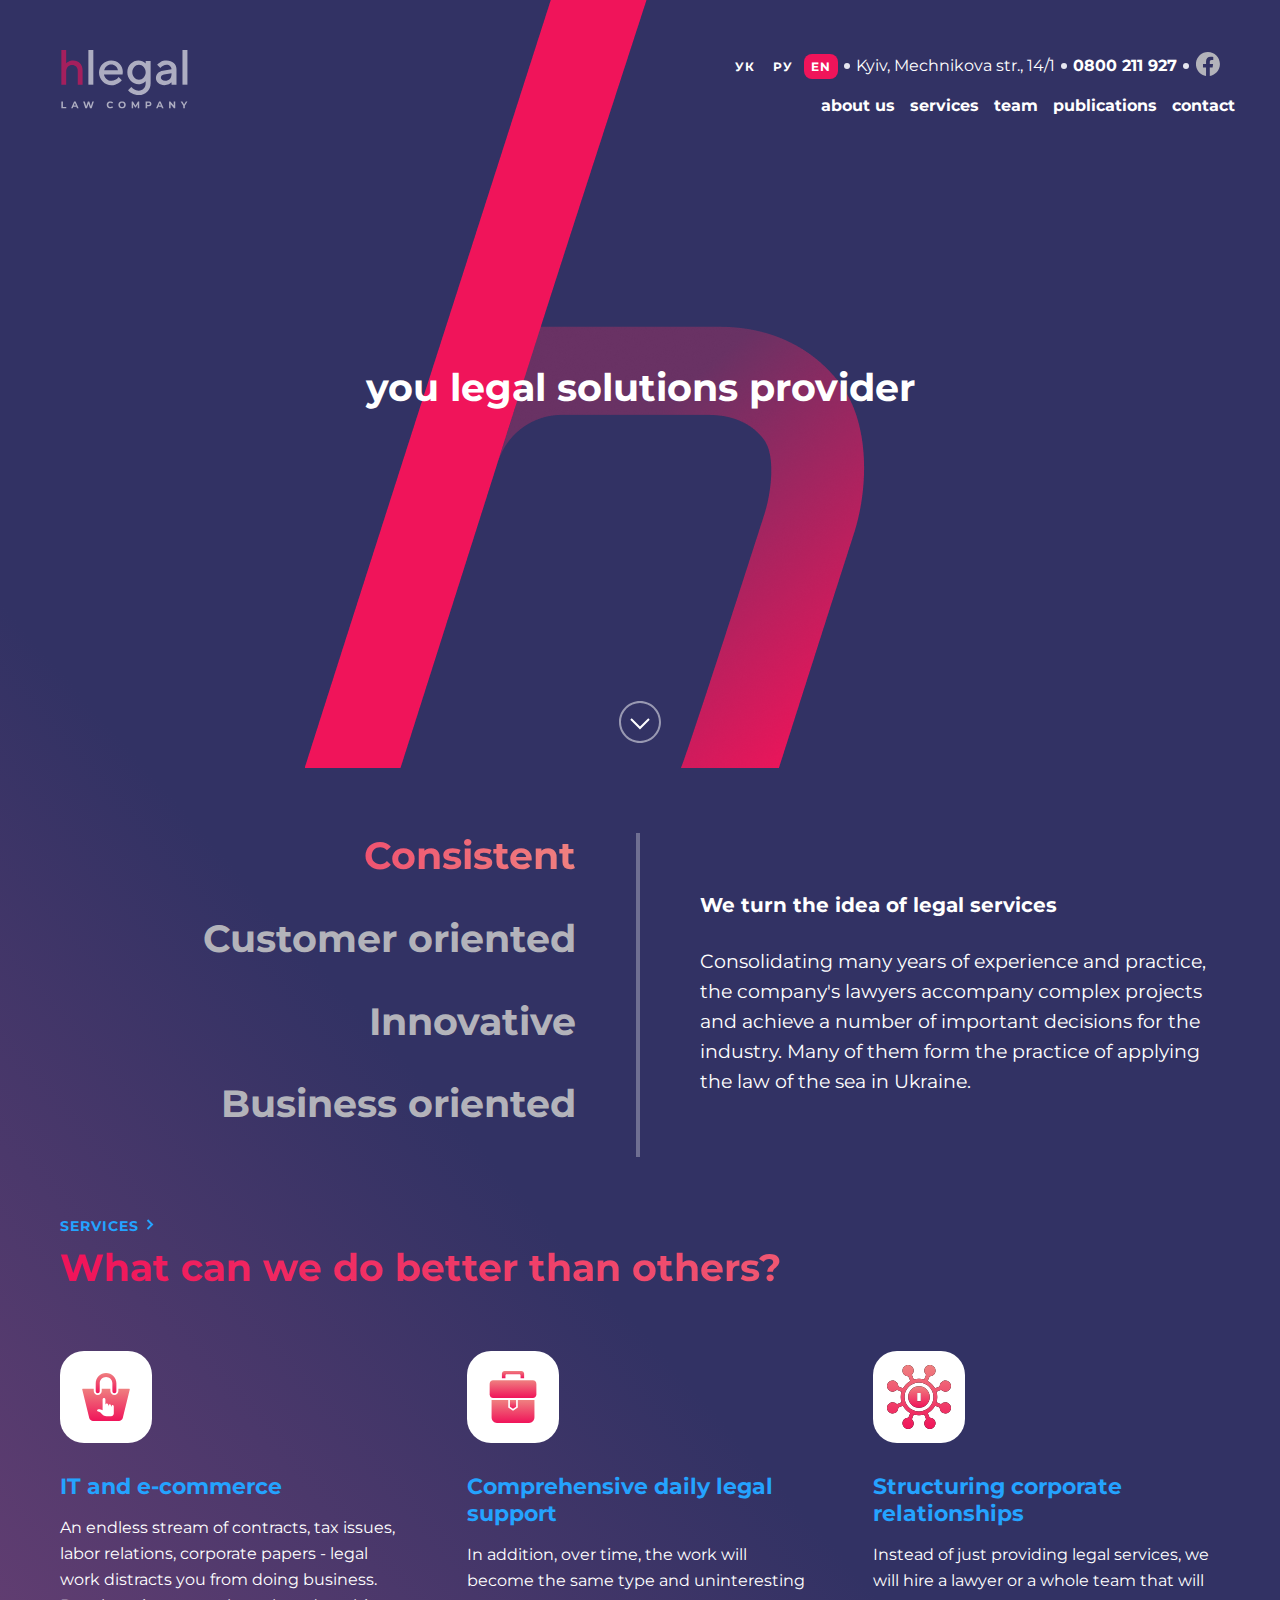
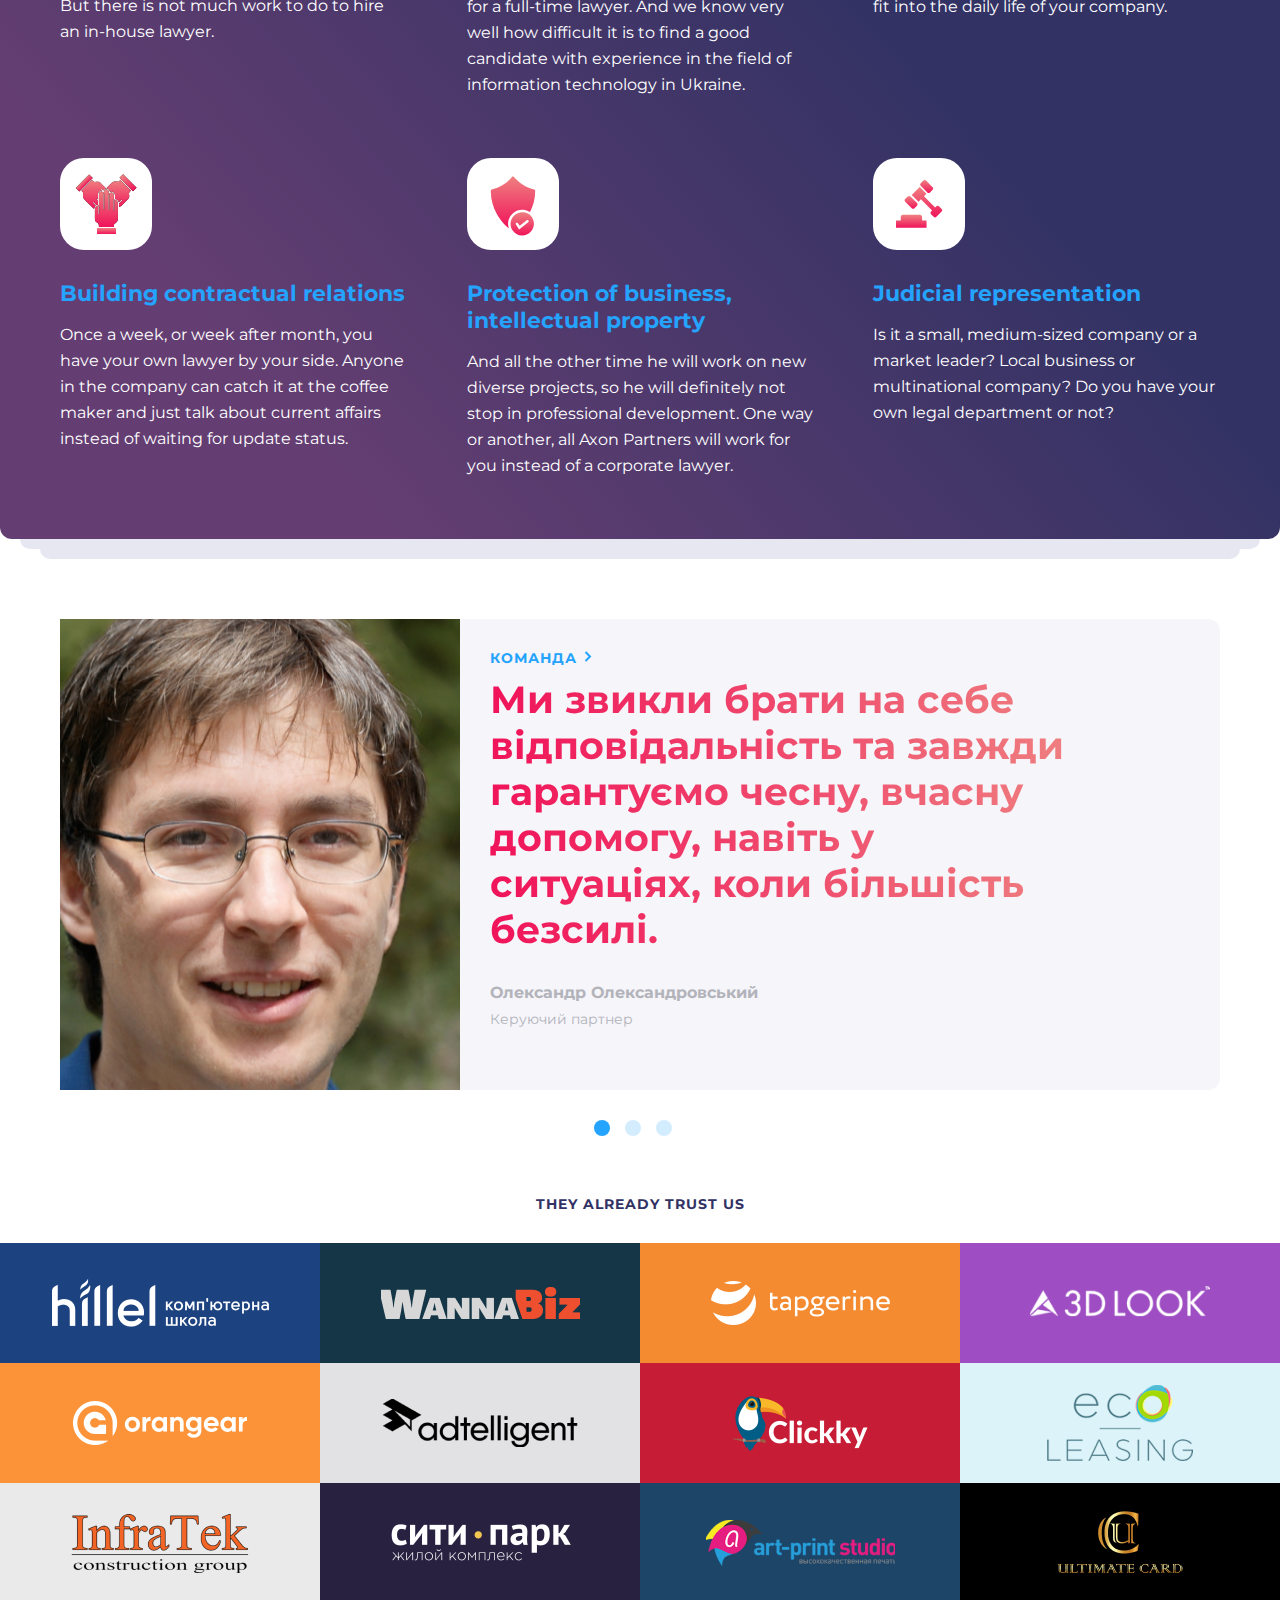
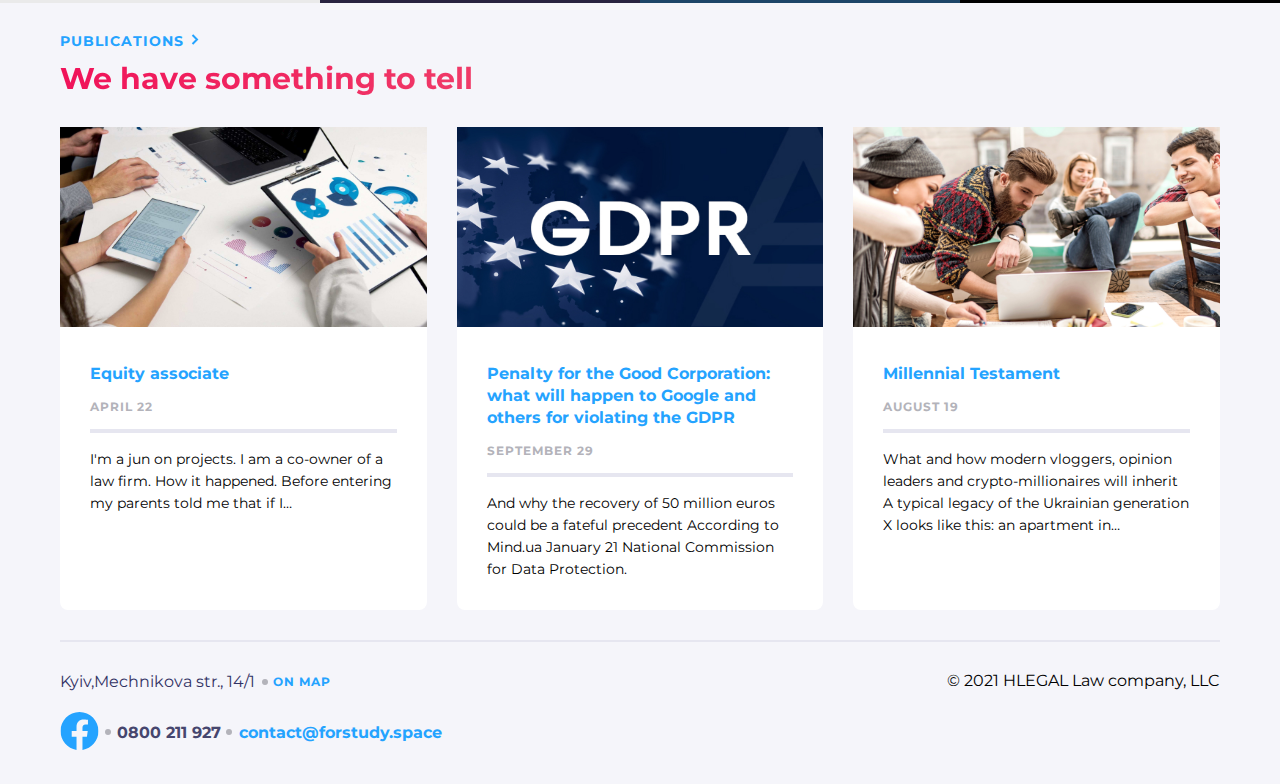
==== commit 5660c3f3: "add hovers on links h3" ====
--- a/app/index.html
+++ b/app/index.html
@@ -156,7 +156,7 @@
                            </linearGradient>
                         </defs>
                      </svg></a>
-                  <h3 class="advantage__card-header">IT and e-commerce</h3>
+                  <h3><a class="advantage__card-header" href="#">IT and e-commerce</a></h3>
                   <p class="advantage__card-text">An endless stream of contracts, tax issues, labor relations, corporate
                      papers - legal work distracts
                      you from doing business. But there is not much work to do to hire an in-house lawyer.</p>
@@ -199,8 +199,8 @@
                            </linearGradient>
                         </defs>
                      </svg></a>
-                  <h3 class="advantage__card-header">Comprehensive daily
-                     legal support</h3>
+                  <h3><a class="advantage__card-header" href="#">Comprehensive daily
+                        legal support</a></h3>
                   <p class="advantage__card-text">In addition, over time, the work will become the same type and
                      uninteresting for a full-time lawyer. And we know very well how difficult it is to find a good
                      candidate with experience in the field of information technology in Ukraine.</p>
@@ -233,7 +233,7 @@
                            </linearGradient>
                         </defs>
                      </svg></a>
-                  <h3 class="advantage__card-header">Structuring corporate relationships</h3>
+                  <h3><a class="advantage__card-header" href="#">Structuring corporate relationships</a></h3>
                   <p class="advantage__card-text">Instead of just providing legal services, we will hire a lawyer or a
                      whole team that will fit into the daily life of your company.</p>
                </div>
@@ -290,7 +290,7 @@
                            </linearGradient>
                         </defs>
                      </svg></a>
-                  <h3 class="advantage__card-header">Building contractual relations</h3>
+                  <h3><a class="advantage__card-header" href="#">Building contractual relations</a></h3>
                   <p class="advantage__card-text">Once a week, or week after month, you have your own lawyer by your
                      side.
                      Anyone in the company can catch it at the coffee maker and just talk about current affairs instead
@@ -319,7 +319,7 @@
                            </linearGradient>
                         </defs>
                      </svg></a>
-                  <h3 class="advantage__card-header">Protection of business, intellectual property</h3>
+                  <h3><a class="advantage__card-header" href="#">Protection of business, intellectual property</a></h3>
                   <p class="advantage__card-text">And all the other time he will work on new diverse projects, so he
                      will
                      definitely not stop in professional development. One way or another, all Axon Partners will work
@@ -364,7 +364,7 @@
                            </linearGradient>
                         </defs>
                      </svg></a>
-                  <h3 class="advantage__card-header">Judicial representation</h3>
+                  <h3><a class="advantage__card-header" href="#">Judicial representation</a></h3>
                   <p class="advantage__card-text">Is it a small, medium-sized company or a market leader? Local business
                      or
                      multinational company? Do you have your own legal department or not?</p>
@@ -448,7 +448,7 @@
                   <img class="publications__card-img-item" src="img/main/publications-01.jpg" alt="img">
                </div>
                <div class="publications__card-description">
-                  <h3 class="publications__card-description-title">Equity associate</h3>
+                  <h3><a class="publications__card-description-title" href="#">Equity associate</a></h3>
                   <p class="publications__card-description-date">April 22</p>
                   <p class="publications__card-description-text">I'm a jun on projects. I am a co-owner of a law firm.
                      How
@@ -462,8 +462,9 @@
                   <img class="publications__card-img-item" src="img/main/publications-02.jpg" alt="img">
                </div>
                <div class="publications__card-description">
-                  <h3 class="publications__card-description-title">Penalty for the Good Corporation: what will happen to
-                     Google and others for violating the GDPR</h3>
+                  <h3><a class="publications__card-description-title" href="#">Penalty for the Good Corporation: what
+                        will happen to
+                        Google and others for violating the GDPR</a></h3>
                   <p class="publications__card-description-date">September 29</p>
                   <p class="publications__card-description-text">And why the recovery of 50 million euros could be a
                      fateful precedent According to Mind.ua January 21 National Commission for Data Protection.</p>
@@ -475,7 +476,7 @@
                   <img class="publications__card-img-item" src="img/main/publications-03.jpg" alt="img">
                </div>
                <div class="publications__card-description">
-                  <h3 class="publications__card-description-title">Millennial Testament</h3>
+                  <h3><a class="publications__card-description-title" href="#">Millennial Testament</a></h3>
                   <p class="publications__card-description-date">August 19</p>
                   <p class="publications__card-description-text">What and how modern vloggers, opinion leaders and
                      crypto-millionaires will inherit A typical legacy of the Ukrainian generation X looks like this: an
--- a/app/css/style.css
+++ b/app/css/style.css
@@ -948,6 +948,7 @@
   border-radius: 24px;
   width: 92px;
   height: 92px;
+  margin-bottom: 30px;
 }
 
 .advantage__card-link:hover {
@@ -959,14 +960,17 @@
   font-size: 22px;
   line-height: 27px;
   color: #24A3FF;
-  padding-top: 30px;
-  padding-bottom: 15px;
+}
+
+.advantage__card-header:hover {
+  color: #F0145A;
 }
 
 .advantage__card-text {
   font-size: 16px;
   line-height: 26px;
   color: #FFFFFF;
+  margin-top: 15px;
 }
 
 @media screen and (min-width: 767px) {
@@ -1261,6 +1265,10 @@
   font-size: 16px;
   line-height: 20px;
   color: #24A3FF;
+}
+
+.publications__card-description-title:hover {
+  color: #F0145A;
 }
 
 .publications__card-description-date {
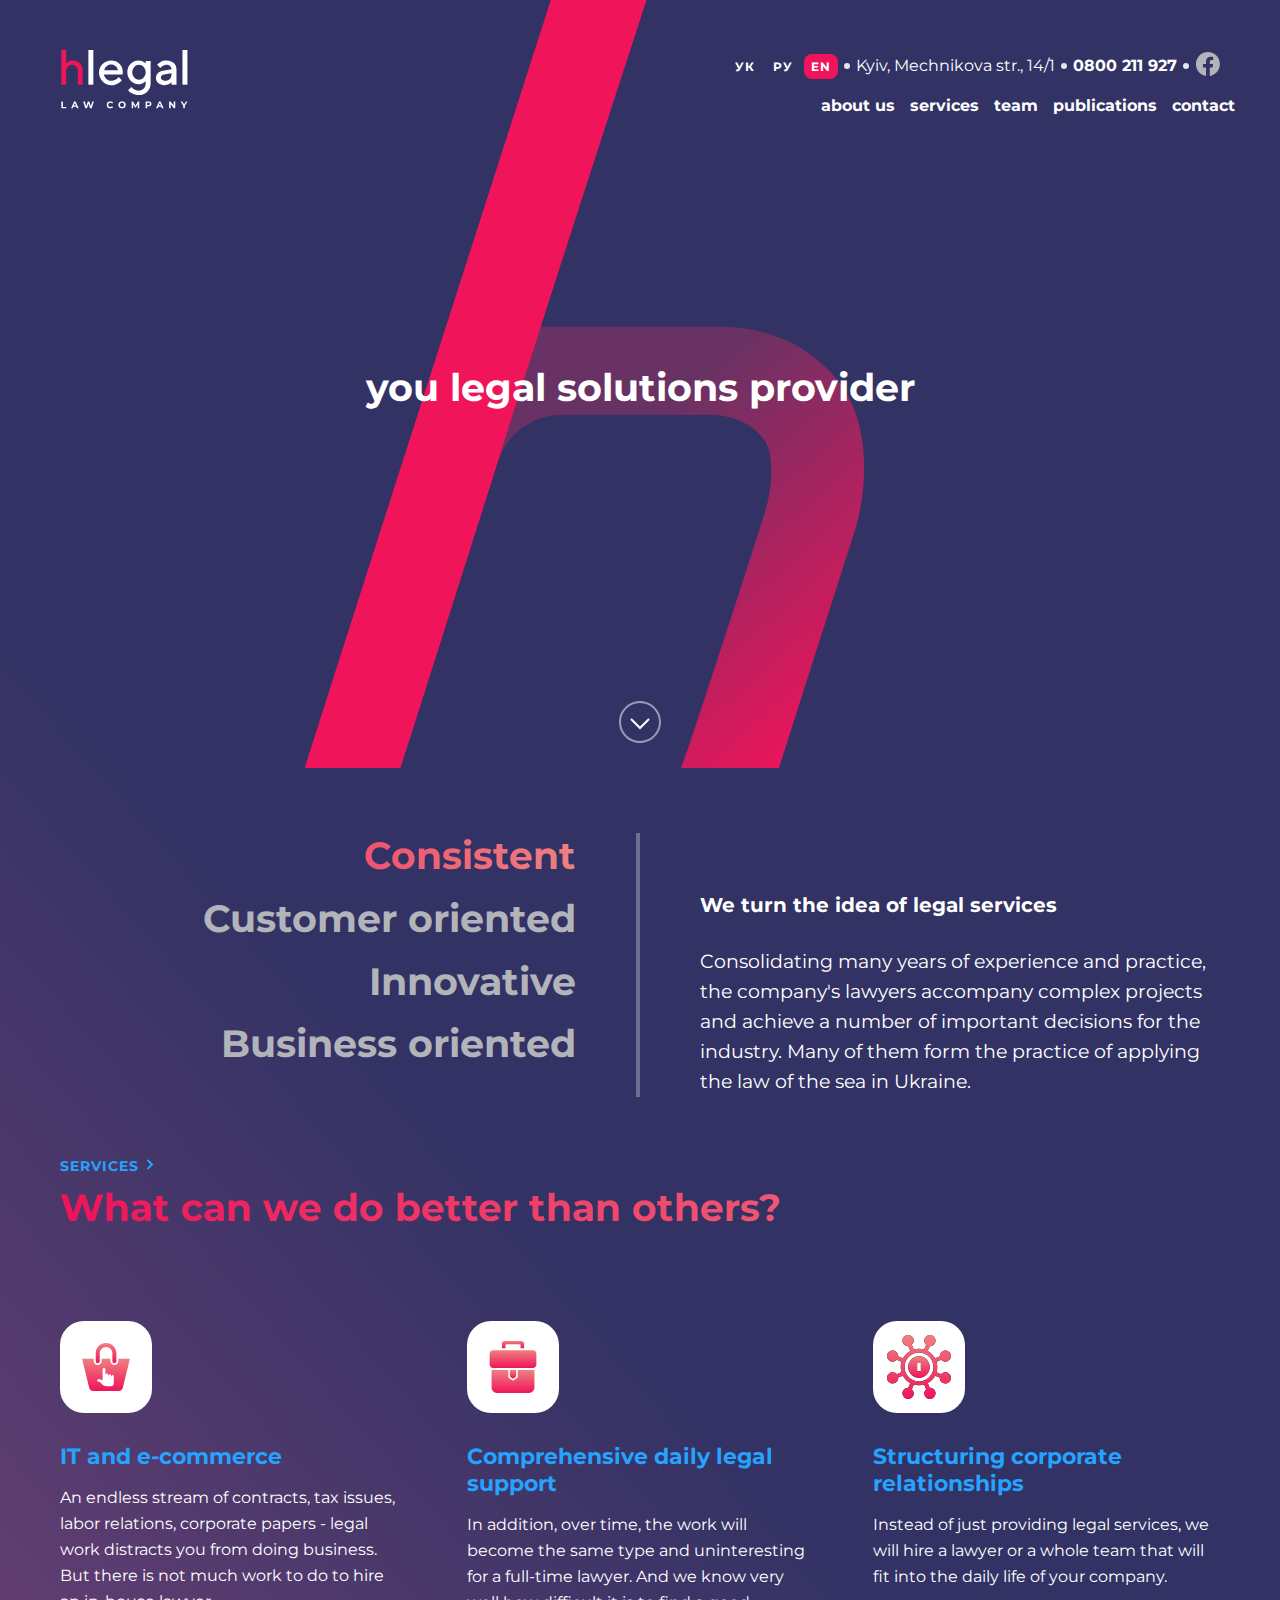
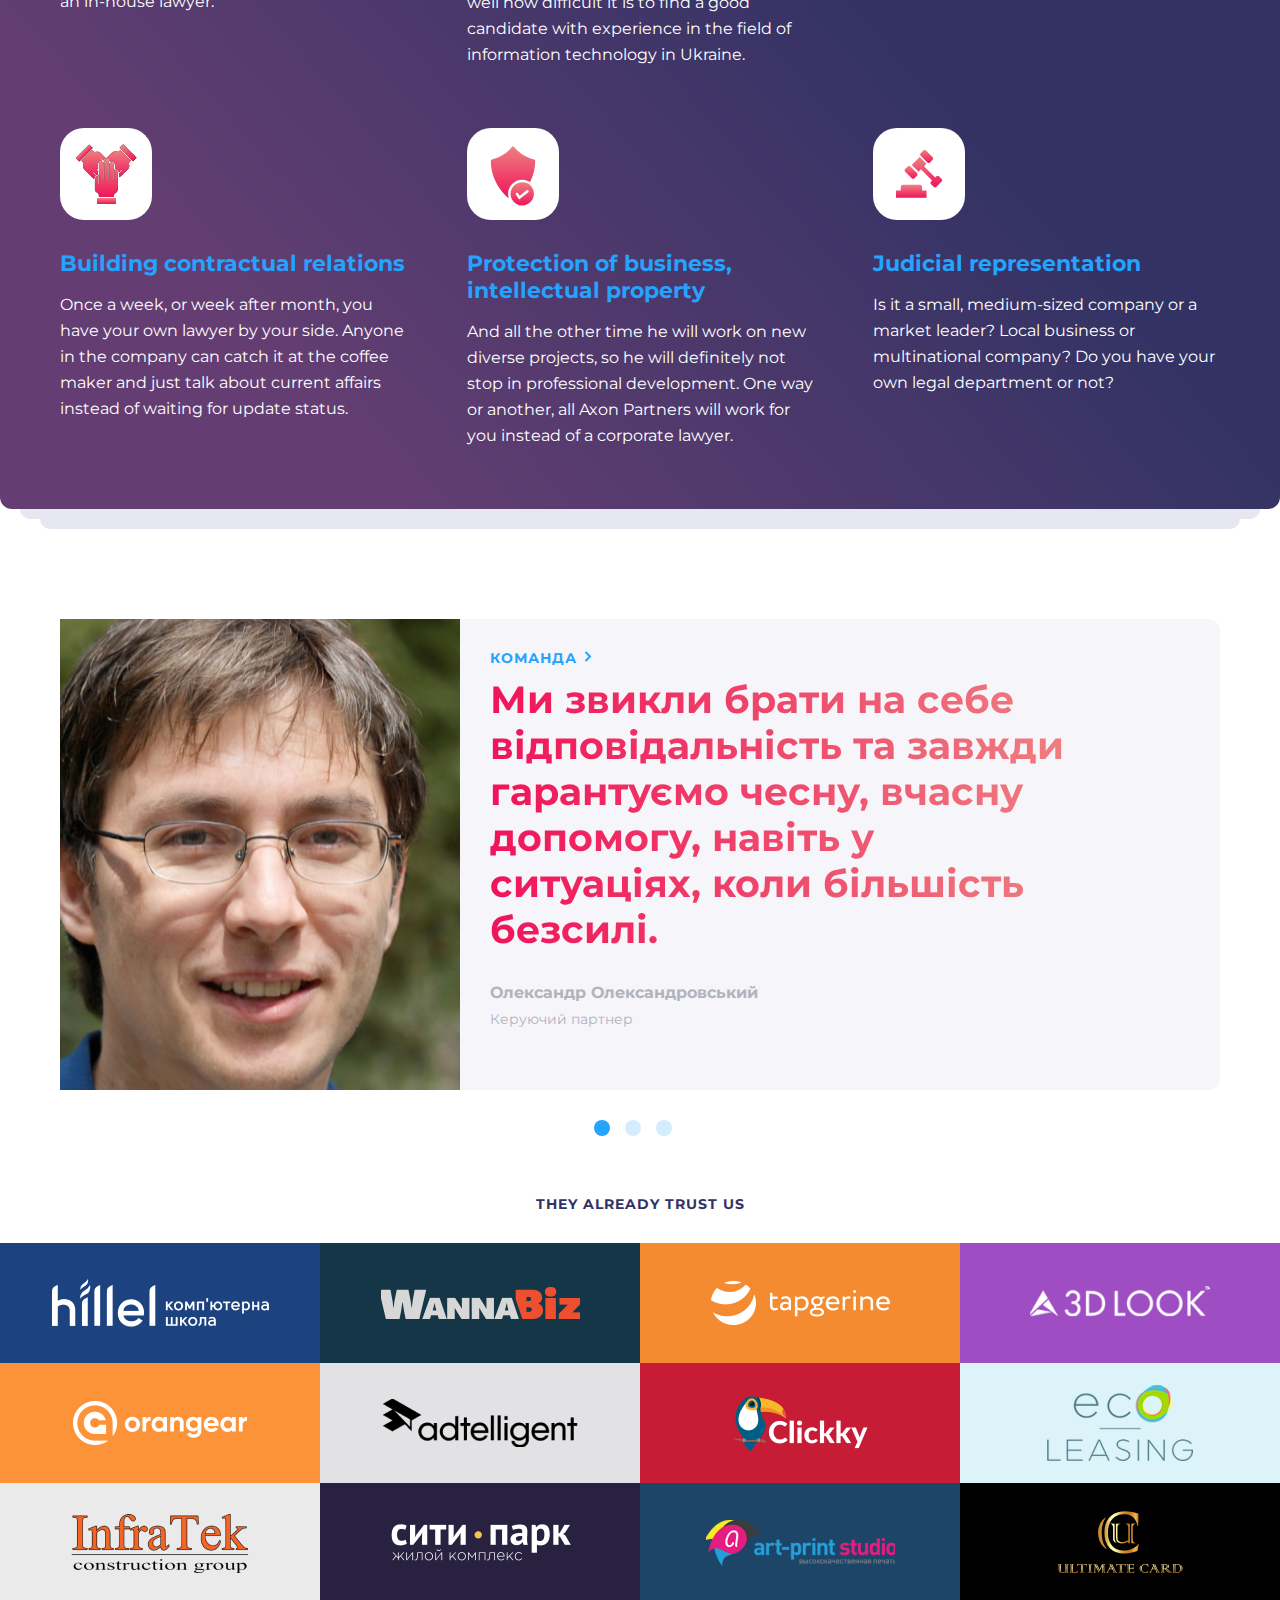
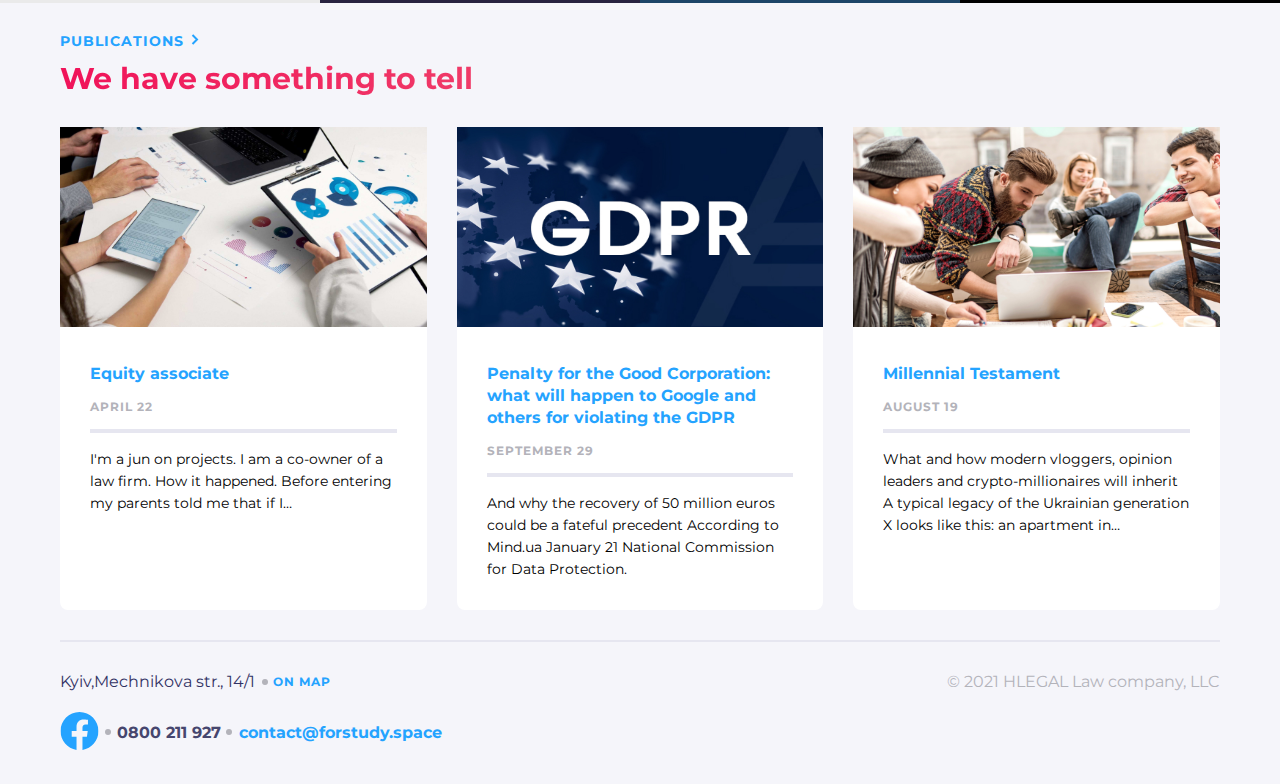
==== commit 2a556703: "add and done 'It nad e-commerces' page" ====
--- a/app/index.html
+++ b/app/index.html
@@ -6,7 +6,7 @@
    <meta http-equiv="X-UA-Compatible" content="IE=edge">
    <meta name="viewport" content="width=device-width, initial-scale=1.0">
    <link rel="stylesheet" href="css/style.css">
-   <title>Document</title>
+   <title>hlegal</title>
 </head>
 
 <body class="body">
@@ -38,7 +38,8 @@
             </a>
          </div>
          <div class="logo">
-            <a class="logo__link" href="#"><svg viewBox="0 0 70 33" fill="none" xmlns="http://www.w3.org/2000/svg">
+            <a class="logo__link" href="index.html"><svg viewBox="0 0 70 33" fill="none"
+                  xmlns="http://www.w3.org/2000/svg">
                   <path
                      d="M2.64358 0H0V19.0926H2.64358V12.0094C2.64358 10.8111 2.94163 9.86583 3.53774 9.20012C4.13384 8.53441 4.95024 8.18824 5.96102 8.18824C6.82926 8.18824 7.55495 8.50778 8.13809 9.12024C8.72123 9.74601 9.01929 10.5315 9.01929 11.4769V19.1059H11.6758V11.4769C11.6758 9.71938 11.1964 8.3347 10.2374 7.29619C9.27846 6.25768 8.02146 5.73843 6.49233 5.73843C6.05173 5.73843 5.61114 5.79168 5.1835 5.91151C4.7429 6.03134 4.39301 6.16448 4.10792 6.31094C3.82283 6.45739 3.5507 6.61717 3.30448 6.80356C3.05826 6.98996 2.8898 7.12311 2.81205 7.20299C2.73429 7.28288 2.6695 7.33613 2.64358 7.37608V0Z"
                      fill="#F0145A" />
@@ -88,7 +89,7 @@
             <button class="menu__btn" type="button"></button>
             <ul class="menu__list">
                <li><a class="menu__item" href="#">about us</a></li>
-               <li><a class="menu__item" href="#">services</a></li>
+               <li><a class="menu__item" href="services.html">services</a></li>
                <li><a class="menu__item" href="#">team</a></li>
                <li><a class="menu__item" href="#">publications</a></li>
                <li><a class="menu__item" href="#">contact</a></li>
@@ -127,13 +128,13 @@
       <section class="advantage">
          <div class="container">
             <div class="advantage__title">
-               <a href="#" class="title-link">Services</a>
+               <a href="services.html" class="title-link">Services</a>
                <h2 class="advantage__title-header gradientRedTextColor">What can we do better than others?</h2>
             </div>
             <div class="advantage__card-wrap">
                <div class="advantage__card">
-                  <a class="advantage__card-link" href="#"><svg width="64" height="64" viewBox="0 0 64 64" fill="none"
-                        xmlns="http://www.w3.org/2000/svg">
+                  <a class="advantage__card-link" href="it-and-e-commerce.html"><svg width="64" height="64"
+                        viewBox="0 0 64 64" fill="none" xmlns="http://www.w3.org/2000/svg">
                         <path
                            d="M23.7339 28.125C24.8379 28.125 25.7339 27.229 25.7339 26.125V18.325C25.7339 14.838 28.5709 12 32.0579 12C35.5449 12 38.3829 14.838 38.3829 18.325V26.125C38.3829 27.229 39.2779 28.125 40.3829 28.125C41.4869 28.125 42.3829 27.229 42.3829 26.125V18.325C42.3839 12.632 37.7519 8 32.0579 8C26.3659 8 21.7339 12.632 21.7339 18.325V26.125C21.7339 27.229 22.6299 28.125 23.7339 28.125Z"
                            fill="url(#paint0_linear_22728_12613)" />
@@ -156,7 +157,7 @@
                            </linearGradient>
                         </defs>
                      </svg></a>
-                  <h3><a class="advantage__card-header" href="#">IT and e-commerce</a></h3>
+                  <h3><a class="advantage__card-header" href="it-and-e-commerce.html">IT and e-commerce</a></h3>
                   <p class="advantage__card-text">An endless stream of contracts, tax issues, labor relations, corporate
                      papers - legal work distracts
                      you from doing business. But there is not much work to do to hire an in-house lawyer.</p>
--- a/app/css/style.css
+++ b/app/css/style.css
@@ -380,6 +380,13 @@
 @media screen and (min-width: 767px) {
   .container {
     padding: 0 60px;
+  }
+}
+
+@media screen and (min-width: 1440px) {
+  .container__e-commerce {
+    max-width: 1080px;
+    padding: 0;
   }
 }
 
@@ -663,6 +670,10 @@
   border-color: #FFFFFF;
 }
 
+.menu__item.active {
+  border-color: #F0145A;
+}
+
 @media screen and (min-width: 767px) {
   .menu {
     justify-self: start;
@@ -707,12 +718,9 @@
   display: -webkit-box;
   display: -ms-flexbox;
   display: flex;
-  -webkit-box-align: center;
-      -ms-flex-align: center;
-          align-items: center;
-}
-
-.logo__link {
+  -webkit-box-align: stretch;
+      -ms-flex-align: stretch;
+          align-items: stretch;
   padding: 15px 0 10px 15px;
 }
 
@@ -724,8 +732,6 @@
 @media screen and (min-width: 767px) {
   .logo {
     grid-column: span 2;
-  }
-  .logo__link {
     padding-left: 60px;
     padding-bottom: 30px;
   }
@@ -742,15 +748,13 @@
   .logo {
     grid-column: auto;
     grid-row: span 2;
-  }
-  .logo__link {
     padding-top: 50px;
     padding-bottom: 6px;
   }
 }
 
 @media screen and (min-width: 1440px) {
-  .logo__link {
+  .logo {
     padding-left: 0;
   }
 }
@@ -843,15 +847,11 @@
   font-size: 19px;
   line-height: 30px;
   color: #FFFFFF;
-  padding-bottom: 30px;
 }
 
 @media screen and (min-width: 767px) {
   .idea__title {
     padding-top: 60px;
-  }
-  .idea__text {
-    padding-bottom: 60px;
   }
   .idea__skroll {
     margin-right: -60px;
@@ -866,7 +866,6 @@
     -webkit-box-pack: justify;
         -ms-flex-pack: justify;
             justify-content: space-between;
-    padding-bottom: 60px;
   }
   .idea__skroll {
     border: none;
@@ -897,6 +896,10 @@
   position: relative;
 }
 
+.advantage__title {
+  padding-top: 30px;
+}
+
 .advantage__title-header {
   font-weight: 700;
   font-size: 30px;
@@ -974,6 +977,9 @@
 }
 
 @media screen and (min-width: 767px) {
+  .advantage__title {
+    padding-top: 60px;
+  }
   .advantage__title-header {
     font-size: 38px;
     line-height: 46px;
@@ -989,7 +995,7 @@
     display: flex;
     -ms-flex-wrap: wrap;
         flex-wrap: wrap;
-    margin: -30px;
+    margin: 0 -30px;
   }
 }
 
@@ -1201,6 +1207,9 @@
 }
 
 @media screen and (min-width: 767px) {
+  .trust .displayNone {
+    display: inherit;
+  }
   .trust__card {
     width: 33.333%;
   }
@@ -1221,12 +1230,6 @@
 
 .displayNone {
   display: none;
-}
-
-@media screen and (min-width: 767px) {
-  .displayNone {
-    display: inherit;
-  }
 }
 
 .publications {
@@ -1402,6 +1405,9 @@
 }
 
 .footer__copyright {
+  font-size: 16px;
+  line-height: 20px;
+  color: #B3B3BA;
   padding: 30px 0;
   text-align: center;
 }
@@ -1492,4 +1498,188 @@
   background: #F0145A;
 }
 
+.grad-notMain {
+  position: relative;
+  background: linear-gradient(228.57deg, #323264 11.93%, #323264 57.17%, #643E72 87.46%);
+}
+
+.active {
+  color: #F0145A;
+}
+
+.paddingTop-80 {
+  padding-top: 80px;
+}
+
+.near-logo {
+  font-size: 20px;
+  line-height: 24px;
+  color: #FFFFFF;
+  position: relative;
+  padding-left: 20px;
+}
+
+.near-logo:before {
+  content: "";
+  width: 12px;
+  height: 26px;
+  background-image: url(../img/main/slash-mob.png);
+  background-position: center;
+  position: absolute;
+  left: 4px;
+  top: 0;
+}
+
+@media screen and (min-width: 767px) {
+  .near-logo {
+    font-size: 36px;
+    line-height: 44px;
+    padding-left: 30px;
+  }
+  .near-logo:before {
+    content: "";
+    width: 21px;
+    height: 47px;
+    background-image: url(../img/main/slash.png);
+    background-position: center;
+    position: absolute;
+    left: 4px;
+    top: 0;
+  }
+}
+
+.e-commerce-card {
+  display: -webkit-box;
+  display: -ms-flexbox;
+  display: flex;
+  text-align: center;
+  -webkit-box-orient: vertical;
+  -webkit-box-direction: normal;
+      -ms-flex-direction: column;
+          flex-direction: column;
+  -webkit-box-align: center;
+      -ms-flex-align: center;
+          align-items: center;
+  padding-top: 30px;
+}
+
+.e-commerce-card__text {
+  font-size: 19px;
+  line-height: 30px;
+}
+
+@media screen and (min-width: 767px) {
+  .e-commerce-card {
+    padding-top: 30px;
+    margin: 0 auto;
+    width: auto;
+    padding: 60px 0;
+  }
+  .e-commerce-card__header {
+    font-size: 38px;
+    line-height: 46px;
+  }
+}
+
+.btn-blue {
+  cursor: pointer;
+  font-weight: 700;
+  font-size: 16px;
+  line-height: 20px;
+  text-align: center;
+  color: #FFFFFF;
+  background: #24A3FF;
+  -webkit-box-shadow: 0px 0px 20px rgba(36, 163, 255, 0.5);
+          box-shadow: 0px 0px 20px rgba(36, 163, 255, 0.5);
+  border-radius: 12px;
+  padding: 18px 30px;
+  margin-top: 30px;
+}
+
+.btn-blue:hover {
+  background: #0085FF;
+}
+
+.btn-blue:active {
+  background: #006CCF;
+}
+
+.area {
+  border-top: 4px solid rgba(255, 255, 255, 0.5);
+  margin-bottom: 80px;
+}
+
+.area__title {
+  font-weight: 700;
+  font-size: 22px;
+  line-height: 27px;
+  color: #FFFFFF;
+  padding: 30px 0;
+}
+
+.area__text {
+  padding-bottom: 45px;
+}
+
+.area__text-item {
+  font-size: 18px;
+  line-height: 26px;
+  color: #FFFFFF;
+  padding-bottom: 15px;
+  padding-left: 15px;
+  position: relative;
+}
+
+.area__text-item::before {
+  content: '';
+  width: 6px;
+  height: 6px;
+  background: #F0145A;
+  border-radius: 50%;
+  position: absolute;
+  left: 0;
+  top: 12px;
+}
+
+.area::before {
+  content: '';
+  height: 10px;
+  background: #E7E7F2;
+  border-radius: 0px 0px 12px 12px;
+  position: absolute;
+  bottom: -10px;
+  right: 20px;
+  left: 20px;
+}
+
+.area::after {
+  content: '';
+  height: 10px;
+  background: #E7E7F2;
+  border-radius: 0px 0px 12px 12px;
+  position: absolute;
+  bottom: -20px;
+  right: 40px;
+  left: 40px;
+}
+
+@media screen and (min-width: 767px) {
+  .area__text {
+    display: -webkit-box;
+    display: -ms-flexbox;
+    display: flex;
+  }
+  .area__text-wrap-01 {
+    width: 50%;
+    margin-right: 60px;
+  }
+  .area__text-wrap-02 {
+    width: 50%;
+  }
+}
+
+.border-radius-top {
+  border-radius: 12px 12px 0px 0px;
+}
+
 /*# sourceMappingURL=style.css.map */
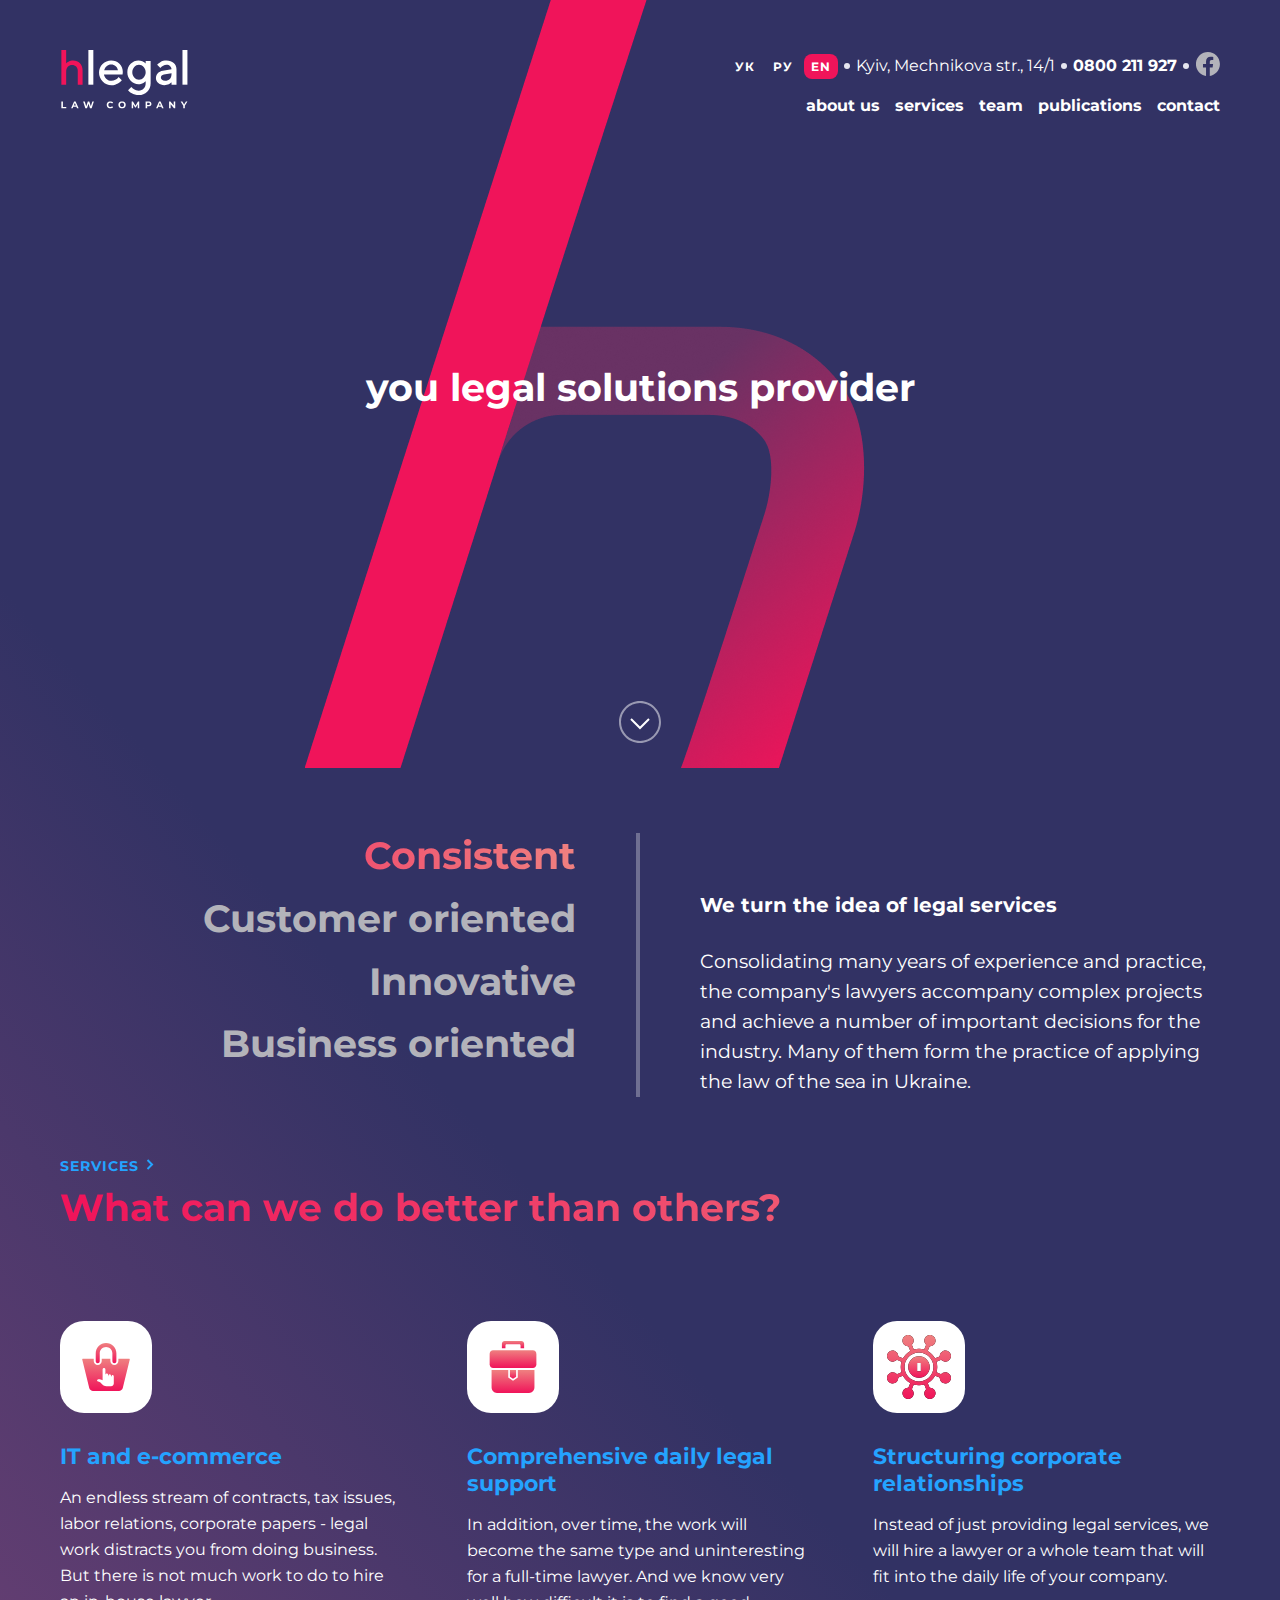
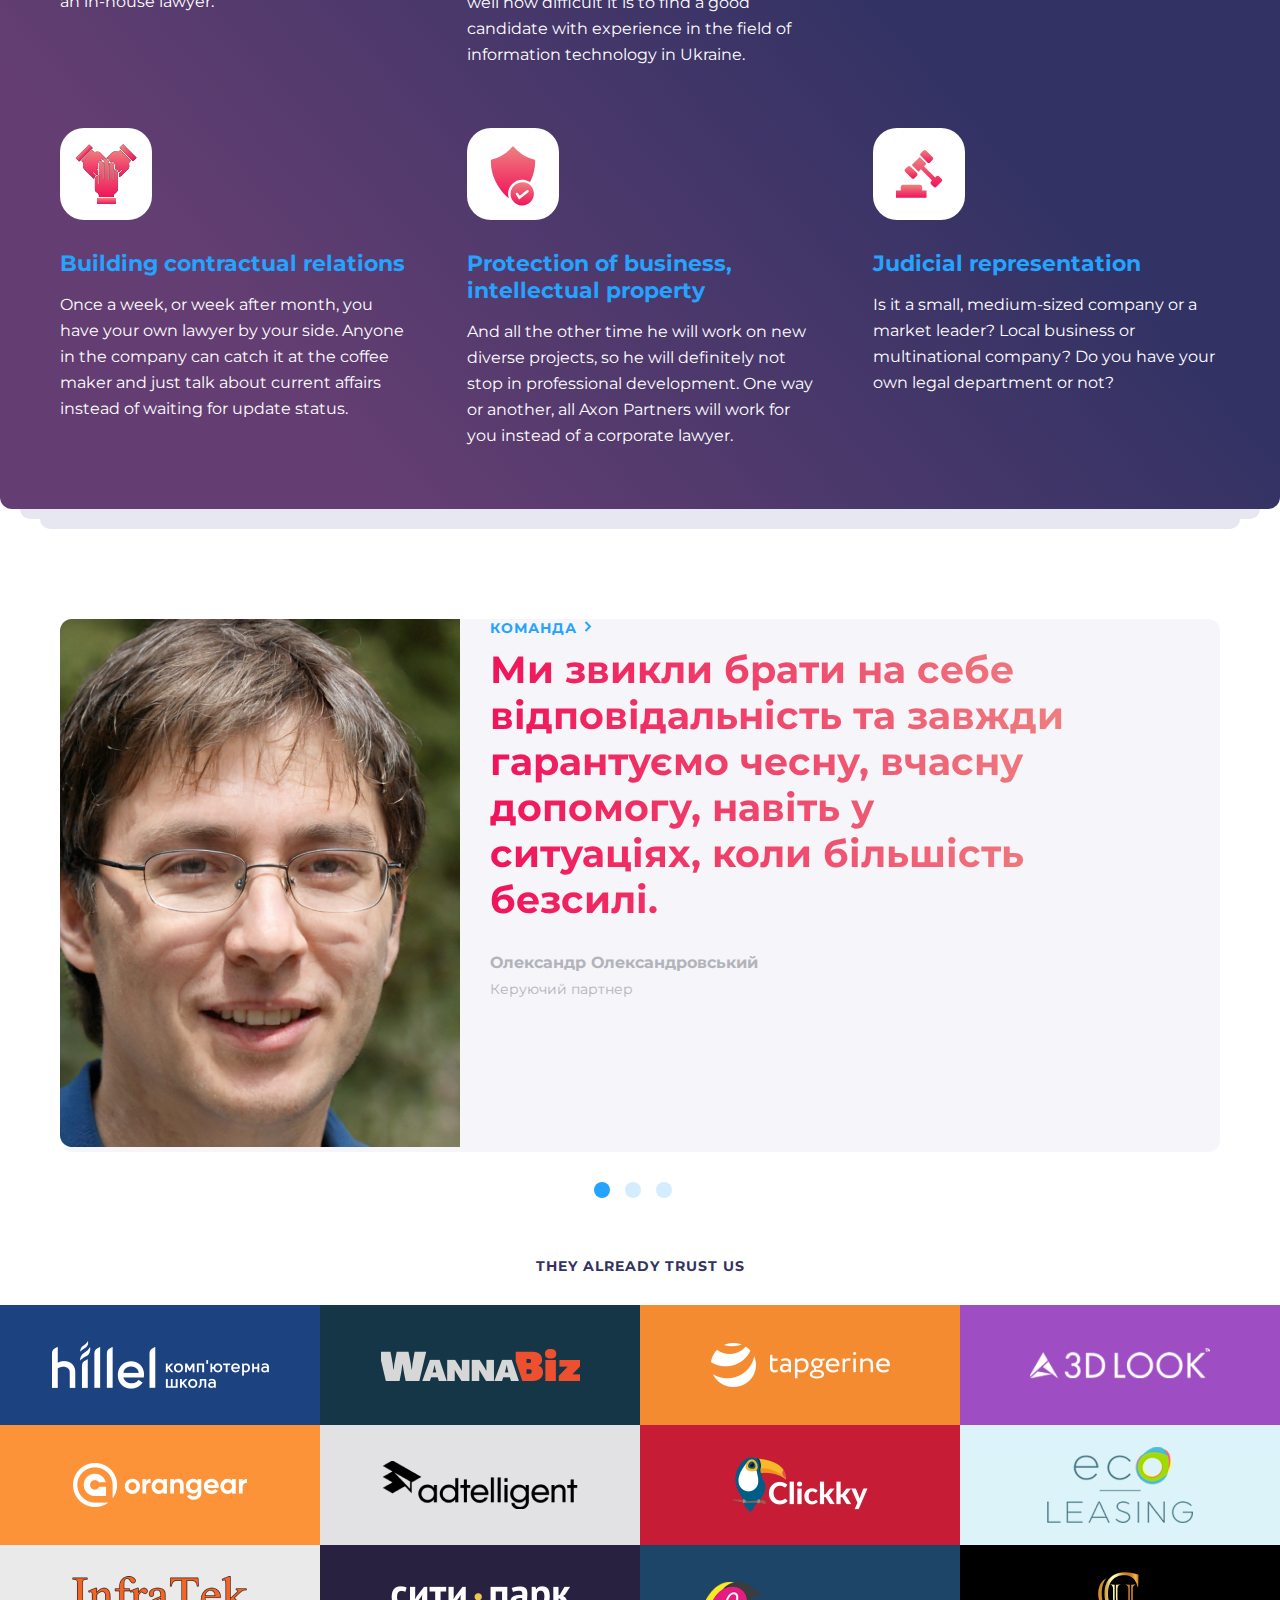
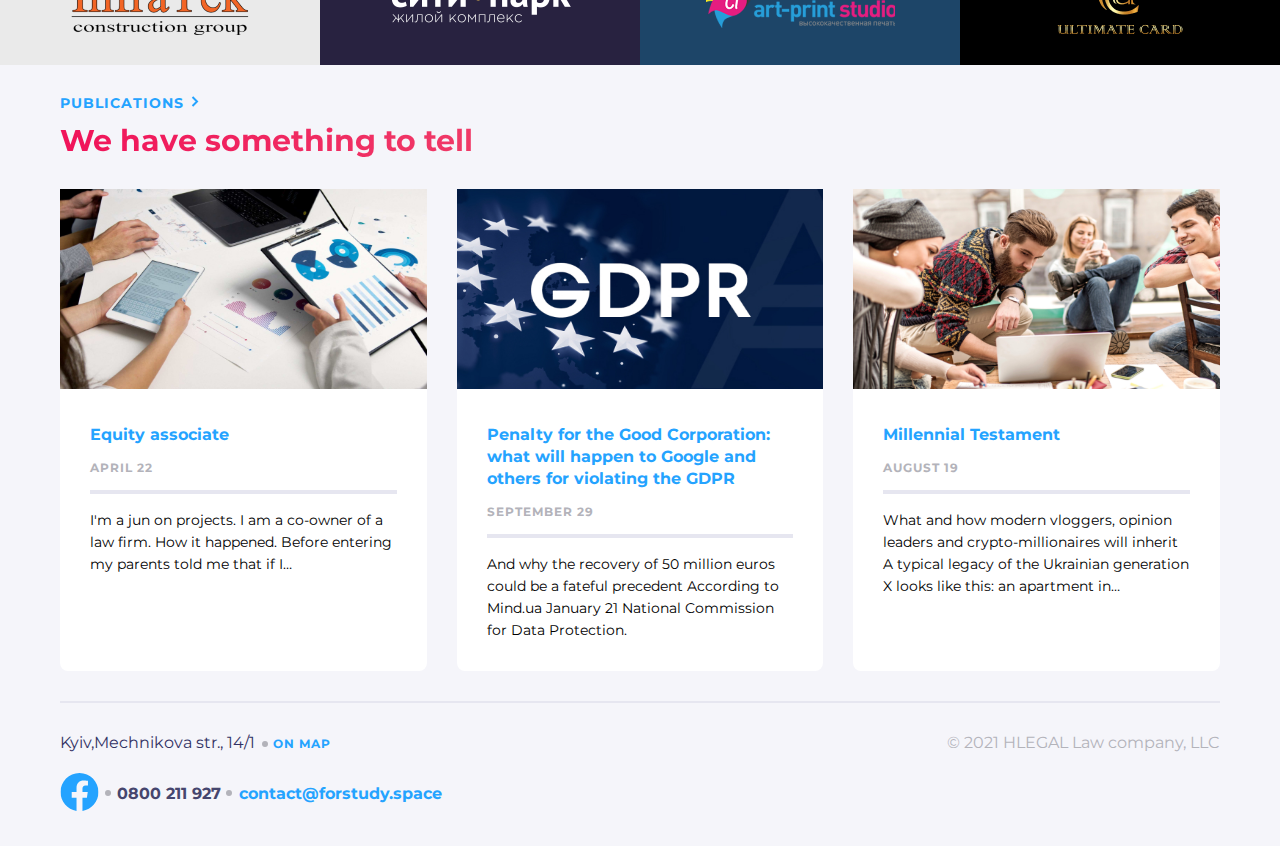
==== commit dce2f63c: "done" ====
--- a/app/index.html
+++ b/app/index.html
@@ -5,6 +5,8 @@
    <meta charset="UTF-8">
    <meta http-equiv="X-UA-Compatible" content="IE=edge">
    <meta name="viewport" content="width=device-width, initial-scale=1.0">
+   <link rel="preload" href="fonts/Montserrat-Bold.woff2" as="font" type="font/woff2" crossorigin="anonymous">
+   <link rel="preload" href="fonts/Montserrat-Regular.woff2" as="font" type="font/woff2" crossorigin="anonymous">
    <link rel="stylesheet" href="css/style.css">
    <title>hlegal</title>
 </head>
@@ -88,14 +90,28 @@
          <div class="menu">
             <button class="menu__btn" type="button"></button>
             <ul class="menu__list">
-               <li><a class="menu__item" href="#">about us</a></li>
+               <li><a class="menu__item" href="about_us.html">about us</a></li>
                <li><a class="menu__item" href="services.html">services</a></li>
                <li><a class="menu__item" href="#">team</a></li>
-               <li><a class="menu__item" href="#">publications</a></li>
+               <li><a class="menu__item" href="publications.html">publications</a></li>
                <li><a class="menu__item" href="#">contact</a></li>
             </ul>
          </div>
       </header>
+      <div class="menu__hiden">
+         <a class="menu__hiden-close" href="#"><svg width="33" height="32" viewBox="0 0 33 32" fill="none"
+               xmlns="http://www.w3.org/2000/svg">
+               <path d="M7.91699 7L25.917 25" stroke="#EC6F5D" stroke-width="2" />
+               <path d="M25.917 7L7.91699 25" stroke="#EC6F5D" stroke-width="2" />
+            </svg></a>
+         <div class="menu__hiden-list">
+            <a class="menu__hiden-item" href="about_us.html">about us</a>
+            <a class="menu__hiden-item" href="services.html">services</a>
+            <a class="menu__hiden-item" href="#">team</a>
+            <a class="menu__hiden-item" href="publications.html">publications</a>
+            <a class="menu__hiden-item" href="#">contact</a>
+         </div>
+      </div>
 
       <section class="legal">
          <div class="container">
@@ -379,7 +395,12 @@
    <section class="slider">
       <div class="container">
          <div class="slider__card">
-            <div class="slider__img"></div>
+            <picture>
+               <source srcset="img/main/slider-desk.jpg" min-width="401" height="344" media="(min-width: 1440px)">
+               <source srcset="img/main/slider-tablet_hd.jpg" min-width="401" height="528" media="(min-width: 1024px)">
+               <source srcset="img/main/slider-tablet.jpg" min-width="648" height="500" media="(min-width: 767px)">
+               <img class="slider__img" src="img/main/slider-mob.jpg" min-width="315" height="500" alt="img">
+            </picture>
             <div class="slider__description">
                <a class="title-link" href="#">команда</a>
                <p class="slider__description-text gradientRedTextColor">Ми звикли брати на себе відповідальність та
@@ -441,7 +462,7 @@
 
    <section class="publications">
       <div class="container">
-         <a class="publications__link title-link" href="#">Publications</a>
+         <a class="publications__link title-link" href="publications.html">Publications</a>
          <h2 class="publications__title gradientRedTextColor">We have something to tell</h2>
          <div class="publications__card-wrap">
             <div class="publications__card">
--- a/app/css/style.css
+++ b/app/css/style.css
@@ -370,6 +370,20 @@
   min-width: 320px;
 }
 
+.visually-hidden {
+  position: absolute;
+  white-space: nowrap;
+  width: 1px;
+  height: 1px;
+  overflow: hidden;
+  border: 0;
+  padding: 0;
+  clip: rect(0 0 0 0);
+  -webkit-clip-path: inset(50%);
+          clip-path: inset(50%);
+  margin: -1px;
+}
+
 .container {
   min-width: 320px;
   max-width: 1440px;
@@ -607,6 +621,7 @@
     grid-row: 1/2;
     justify-self: end;
     padding-right: 60px;
+    padding-left: 0;
   }
 }
 
@@ -634,6 +649,11 @@
   background-color: transparent;
   position: relative;
   margin-right: 15px;
+}
+
+.menu__btn:hover {
+  background: #E6E6F0;
+  border-radius: 8px;
 }
 
 .menu__btn::after {
@@ -648,11 +668,32 @@
           box-shadow: 0 6px 0 0 #FFFFFF, 0 12px 0 0 #FFFFFF;
 }
 
+.menu__btn.menu__btn-white::after {
+  content: '';
+  width: 18px;
+  height: 2px;
+  background-color: #323264;
+  position: absolute;
+  top: 10px;
+  left: 7px;
+  -webkit-box-shadow: 0 6px 0 0 #323264, 0 12px 0 0 #323264;
+          box-shadow: 0 6px 0 0 #323264, 0 12px 0 0 #323264;
+}
+
+.menu__btn.menu__btn-white:hover {
+  opacity: 0.7;
+}
+
+.menu__btn.menu__btn-white:active {
+  background: #E6E6F0;
+  border-radius: 8px;
+}
+
 .menu__btn:hover {
   opacity: 0.7;
 }
 
-.menu__btn:focus {
+.menu__btn:active {
   background: #E6E6F0;
   border-radius: 8px;
 }
@@ -672,6 +713,78 @@
 
 .menu__item.active {
   border-color: #F0145A;
+}
+
+.menu__item-white {
+  color: #24A3FF;
+}
+
+.menu__item-white:hover {
+  border-color: #24A3FF;
+}
+
+.menu__hiden {
+  background: #FFFFFF;
+  border-radius: 12px 12px 0px 0px;
+  padding: 12px;
+  display: -webkit-box;
+  display: -ms-flexbox;
+  display: flex;
+  -webkit-box-orient: vertical;
+  -webkit-box-direction: normal;
+      -ms-flex-direction: column;
+          flex-direction: column;
+  -webkit-box-align: center;
+      -ms-flex-align: center;
+          align-items: center;
+  width: 100%;
+  position: absolute;
+  left: -100%;
+  top: -100%;
+}
+
+.menu__hiden-close {
+  -ms-flex-item-align: end;
+      align-self: end;
+  width: 32px;
+  height: 32px;
+  margin-bottom: 20px;
+}
+
+.menu__hiden-close:hover {
+  background: #E6E6F0;
+  border-radius: 8px;
+}
+
+.menu__hiden-list {
+  display: -webkit-box;
+  display: -ms-flexbox;
+  display: flex;
+  -webkit-box-orient: vertical;
+  -webkit-box-direction: normal;
+      -ms-flex-direction: column;
+          flex-direction: column;
+  -webkit-box-align: stretch;
+      -ms-flex-align: stretch;
+          align-items: stretch;
+  width: 100%;
+}
+
+.menu__hiden-item {
+  font-weight: 700;
+  font-size: 24px;
+  line-height: 29px;
+  text-align: center;
+  color: #24A3FF;
+  background: #F5F5FA;
+  border-radius: 12px;
+  margin-bottom: 15px;
+  padding: 7px 0;
+}
+
+.menu__hiden-item:hover {
+  background: #E6E6F0;
+  border-radius: 12px;
 }
 
 @media screen and (min-width: 767px) {
@@ -690,7 +803,7 @@
   }
   .menu__item {
     display: block;
-    margin-left: 15px;
+    margin-right: 15px;
   }
 }
 
@@ -711,6 +824,7 @@
   }
   .menu__item {
     padding-right: 0;
+    margin-left: 15px;
   }
 }
 
@@ -729,6 +843,10 @@
   height: 33px;
 }
 
+.logo__link:hover svg {
+  opacity: 0.6;
+}
+
 @media screen and (min-width: 767px) {
   .logo {
     grid-column: span 2;
@@ -738,9 +856,6 @@
   .logo__link svg {
     width: 130px;
     height: 60px;
-  }
-  .logo__link:hover svg {
-    opacity: 0.6;
   }
 }
 
@@ -1009,20 +1124,6 @@
   padding-top: 50px;
 }
 
-.slider__img {
-  background-image: url(../img/main/slider-mob.jpg);
-  background-repeat: no-repeat;
-  background-position: center;
-  min-height: 500px;
-  width: 100%;
-}
-
-@media screen and (min-width: 420px) {
-  .slider__img {
-    background-image: url(../img/main/slider-tablet.jpg);
-  }
-}
-
 .slider__card {
   margin-bottom: 30px;
   background: #F5F5FA;
@@ -1080,22 +1181,12 @@
     margin-left: 0;
     margin-right: 0;
   }
-  .slider__img {
-    background-image: url(../img/main/slider-tablet_hd.jpg);
-    width: 400px;
-    min-height: auto;
-  }
   .slider__description {
     width: 55.752%;
-    padding: 30px;
   }
 }
 
 @media screen and (min-width: 1440px) {
-  .slider__img {
-    background-image: url(../img/main/slider-desk.jpg);
-    background-position: top center;
-  }
   .slider__description {
     width: 69%;
   }
@@ -1236,6 +1327,17 @@
   background: #F5F5FA;
 }
 
+.publications__btn {
+  margin-top: 30px;
+  padding-bottom: 30px;
+  display: -webkit-box;
+  display: -ms-flexbox;
+  display: flex;
+  -webkit-box-pack: center;
+      -ms-flex-pack: center;
+          justify-content: center;
+}
+
 .publications__link {
   padding-top: 30px;
   padding-bottom: 5px;
@@ -1326,6 +1428,11 @@
   background: #F5F5FA;
   margin-top: -30px;
   padding-top: 30px;
+}
+
+.footer.aboutUs {
+  margin-top: 0;
+  padding-top: 0;
 }
 
 .footer__adress {
@@ -1416,6 +1523,10 @@
   .footer {
     padding-top: 60px;
     padding-bottom: 30px;
+  }
+  .footer.aboutUs {
+    margin-top: 0;
+    padding-top: 0;
   }
   .footer__wrap {
     display: grid;
@@ -1568,6 +1679,10 @@
   line-height: 30px;
 }
 
+.e-commerce-card__btn {
+  margin-top: 30px;
+}
+
 @media screen and (min-width: 767px) {
   .e-commerce-card {
     padding-top: 30px;
@@ -1593,7 +1708,6 @@
           box-shadow: 0px 0px 20px rgba(36, 163, 255, 0.5);
   border-radius: 12px;
   padding: 18px 30px;
-  margin-top: 30px;
 }
 
 .btn-blue:hover {
@@ -1682,4 +1796,382 @@
   border-radius: 12px 12px 0px 0px;
 }
 
+.header-white__top {
+  background: #F5F5FA;
+}
+
+.header-white__lang-item {
+  color: #B3B3BA;
+}
+
+.header-white__lang-item:hover {
+  background: #F5F5FA;
+}
+
+.header-white__lang-item.en-red {
+  color: #FFFFFF;
+}
+
+.header-white__tel {
+  color: #B3B3BA;
+}
+
+.header-white__address-link {
+  color: #B3B3BA;
+}
+
+.header-white__near-logo {
+  color: #323264;
+}
+
+@media screen and (min-width: 767px) {
+  .header-white__top {
+    background: transparent;
+  }
+}
+
+.publications-white__btn {
+  display: -webkit-box;
+  display: -ms-flexbox;
+  display: flex;
+  -webkit-box-pack: center;
+      -ms-flex-pack: center;
+          justify-content: center;
+  padding: 30px 0;
+}
+
+.publications-white__btn-wrap {
+  background: #E6E6F0;
+  border-radius: 12px;
+  padding: 2px;
+}
+
+.publications-white__btn-item {
+  cursor: pointer;
+  font-weight: 700;
+  font-size: 16px;
+  line-height: 20px;
+  text-align: center;
+  color: #323264;
+  border-radius: 10px;
+  padding: 8px 30px 10px;
+}
+
+.publications-white__btn-item:hover {
+  background: #F5F5FA;
+}
+
+.publications-white__btn-item-active {
+  background: #FFFFFF;
+}
+
+@media screen and (min-width: 1024px) {
+  .publications-white__card-wrap {
+    display: grid;
+    grid-template-columns: repeat(3, 1fr);
+    grid-template-rows: repeat(2, 1fr);
+    gap: 30px;
+  }
+  .publications-white__card {
+    width: 100%;
+  }
+}
+
+.intro {
+  background: #FFFFFF;
+}
+
+.intro__title-header {
+  font-weight: 700;
+  font-size: 30px;
+  line-height: 37px;
+  padding-top: 20px;
+  padding-bottom: 30px;
+  margin: 0;
+}
+
+.intro__title-text {
+  font-size: 19px;
+  line-height: 30px;
+  color: #000000;
+  padding-bottom: 30px;
+}
+
+.intro__advantages {
+  margin-bottom: 30px;
+}
+
+.intro__advantages-item {
+  border-left: 4px solid #E6E6F0;
+  padding-left: 30px;
+  padding-bottom: 40px;
+}
+
+.intro__advantages-item:last-child {
+  padding-bottom: 0;
+}
+
+.intro__advantages-item-img {
+  margin-right: 8px;
+}
+
+.intro__advantages-item-count {
+  font-weight: 700;
+  font-size: 36px;
+  line-height: 44px;
+}
+
+.intro__advantages-item-text {
+  font-size: 16px;
+  line-height: 20px;
+  color: #323264;
+  padding-top: 10px;
+}
+
+@media screen and (min-width: 767px) {
+  .intro__title-header {
+    font-size: 38px;
+    line-height: 46px;
+    padding-top: 50px;
+  }
+  .intro__advantages {
+    margin-bottom: 60px;
+  }
+}
+
+@media screen and (min-width: 1024px) {
+  .intro__wrap {
+    display: -webkit-box;
+    display: -ms-flexbox;
+    display: flex;
+    -webkit-box-pack: justify;
+        -ms-flex-pack: justify;
+            justify-content: space-between;
+  }
+  .intro__title {
+    width: 53.761%;
+  }
+  .intro__title-text {
+    padding-bottom: 60px;
+  }
+  .intro__advantages {
+    width: 42.92%;
+    padding-top: 60px;
+    margin-bottom: 0;
+  }
+}
+
+@media screen and (min-width: 1440px) {
+  .intro .container {
+    padding: 0 180px;
+  }
+  .intro__title {
+    width: 61.296%;
+  }
+  .intro__advantages {
+    width: 35.925%;
+  }
+}
+
+.team {
+  background: #FFFFFF;
+}
+
+.team__img {
+  position: relative;
+  min-height: 115px;
+  background-image: url(../img/main/team-mb.jpg);
+  background-repeat: no-repeat;
+  background-position: center center;
+  background-size: cover;
+}
+
+.team__img-text {
+  font-weight: 700;
+  font-size: 36px;
+  line-height: 44px;
+  text-align: center;
+  letter-spacing: 13px;
+  text-transform: uppercase;
+  color: #FFFFFF;
+  opacity: 0.8;
+  text-shadow: 0px 15px 30px rgba(40, 40, 86, 0.8);
+  position: absolute;
+  top: 50%;
+  left: 50%;
+  -webkit-transform: translate(-50%, -50%);
+          transform: translate(-50%, -50%);
+}
+
+@media screen and (min-width: 767px) {
+  .team__img {
+    min-height: 230px;
+    background-image: url(../img/main/team-tablet.jpg);
+  }
+  .team__img-text {
+    font-size: 46px;
+    line-height: 56px;
+    letter-spacing: 63px;
+  }
+}
+
+@media screen and (min-width: 1024px) {
+  .team__img {
+    min-height: 310px;
+    background-image: url(../img/main/team-tablet_hd.jpg);
+  }
+  .team__img-text {
+    font-size: 86px;
+    line-height: 105px;
+  }
+}
+
+@media screen and (min-width: 1440px) {
+  .team__img {
+    min-height: 440px;
+    background-image: url(../img/main/team.jpg);
+  }
+  .team__img-text {
+    font-size: 96px;
+    line-height: 117px;
+  }
+}
+
+.quality {
+  background: #FFFFFF;
+}
+
+.quality__text {
+  font-size: 19px;
+  line-height: 30px;
+  color: #000000;
+  padding-top: 30px;
+}
+
+.quality__title {
+  font-weight: 700;
+  font-size: 30px;
+  line-height: 37px;
+  padding: 30px 0 60px;
+}
+
+@media screen and (min-width: 767px) {
+  .quality__text {
+    padding-top: 60px;
+  }
+  .quality__title {
+    font-size: 38px;
+    line-height: 46px;
+  }
+}
+
+@media screen and (min-width: 1024px) {
+  .quality__wrap {
+    display: -webkit-box;
+    display: -ms-flexbox;
+    display: flex;
+    -webkit-box-pack: justify;
+        -ms-flex-pack: justify;
+            justify-content: space-between;
+  }
+  .quality__text {
+    width: 53.318%;
+    padding-bottom: 60px;
+  }
+  .quality__title {
+    width: 40.044%;
+    padding-top: 60px;
+  }
+}
+
+@media screen and (min-width: 1440px) {
+  .quality .container {
+    padding: 0 180px;
+  }
+  .quality__text {
+    width: 60.925%;
+  }
+  .quality__title {
+    width: 33.518%;
+  }
+}
+
+.achievements {
+  background: #F5F5FA;
+  padding-bottom: 30px;
+}
+
+.achievements__title {
+  font-weight: 700;
+  font-size: 14px;
+  line-height: 17px;
+  text-align: center;
+  letter-spacing: 1px;
+  text-transform: uppercase;
+  color: #323264;
+  padding: 30px 0;
+}
+
+.achievements__card {
+  cursor: pointer;
+  background: #FFFFFF;
+  border-radius: 12px;
+  width: 255px;
+  height: 90px;
+  margin: 0 auto 30px;
+  display: -webkit-box;
+  display: -ms-flexbox;
+  display: flex;
+  -webkit-box-pack: center;
+      -ms-flex-pack: center;
+          justify-content: center;
+  -webkit-box-align: center;
+      -ms-flex-align: center;
+          align-items: center;
+}
+
+.achievements__card:hover {
+  opacity: 0.6;
+}
+
+.achievements__card.dn {
+  display: none;
+}
+
+@media screen and (min-width: 767px) {
+  .achievements .dn {
+    display: none;
+  }
+  .achievements__card-wrap {
+    display: -webkit-box;
+    display: -ms-flexbox;
+    display: flex;
+    -webkit-box-pack: justify;
+        -ms-flex-pack: justify;
+            justify-content: space-between;
+  }
+  .achievements__card {
+    width: 132px;
+    margin: 0 0 30px;
+  }
+  .achievements__card.dn {
+    display: -webkit-box;
+    display: -ms-flexbox;
+    display: flex;
+  }
+}
+
+@media screen and (min-width: 1024px) {
+  .achievements__card {
+    width: 196px;
+    height: 110px;
+  }
+}
+
+@media screen and (min-width: 1440px) {
+  .achievements__card {
+    width: 300px;
+  }
+}
+
 /*# sourceMappingURL=style.css.map */
